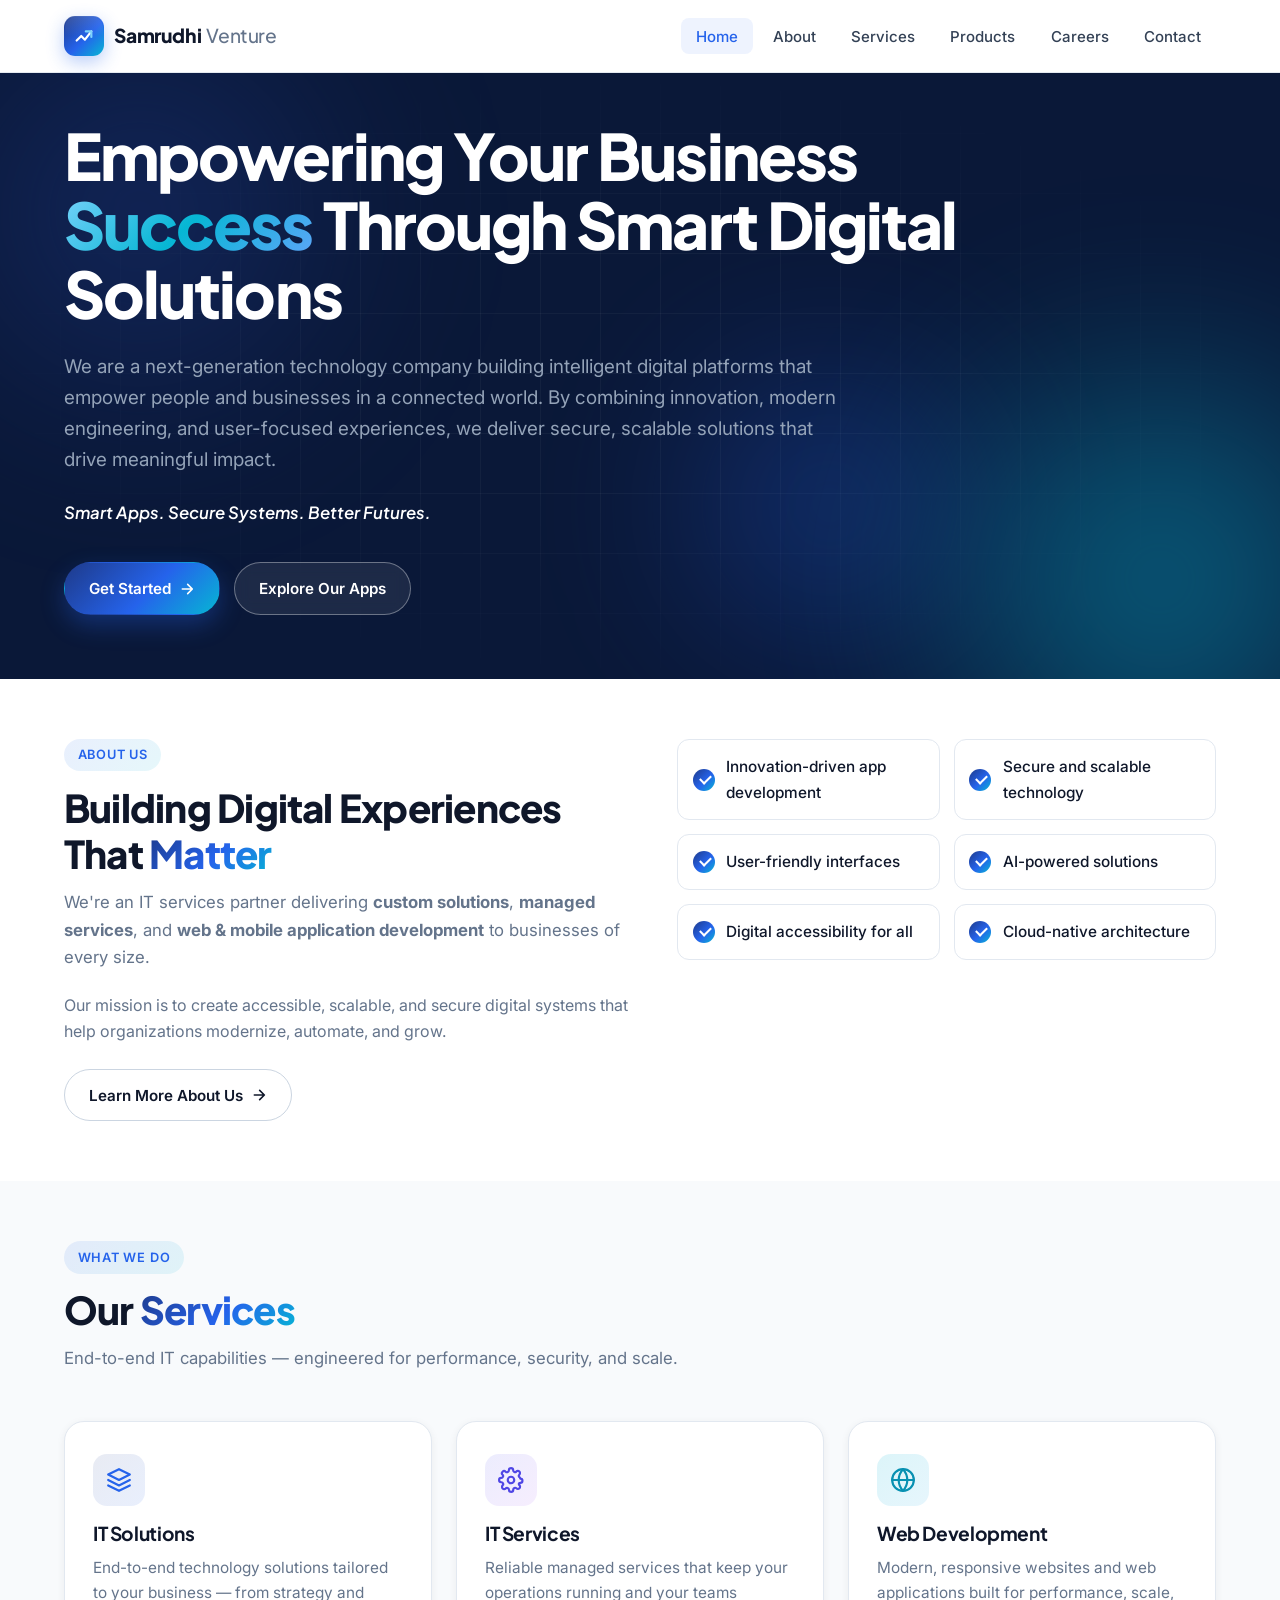
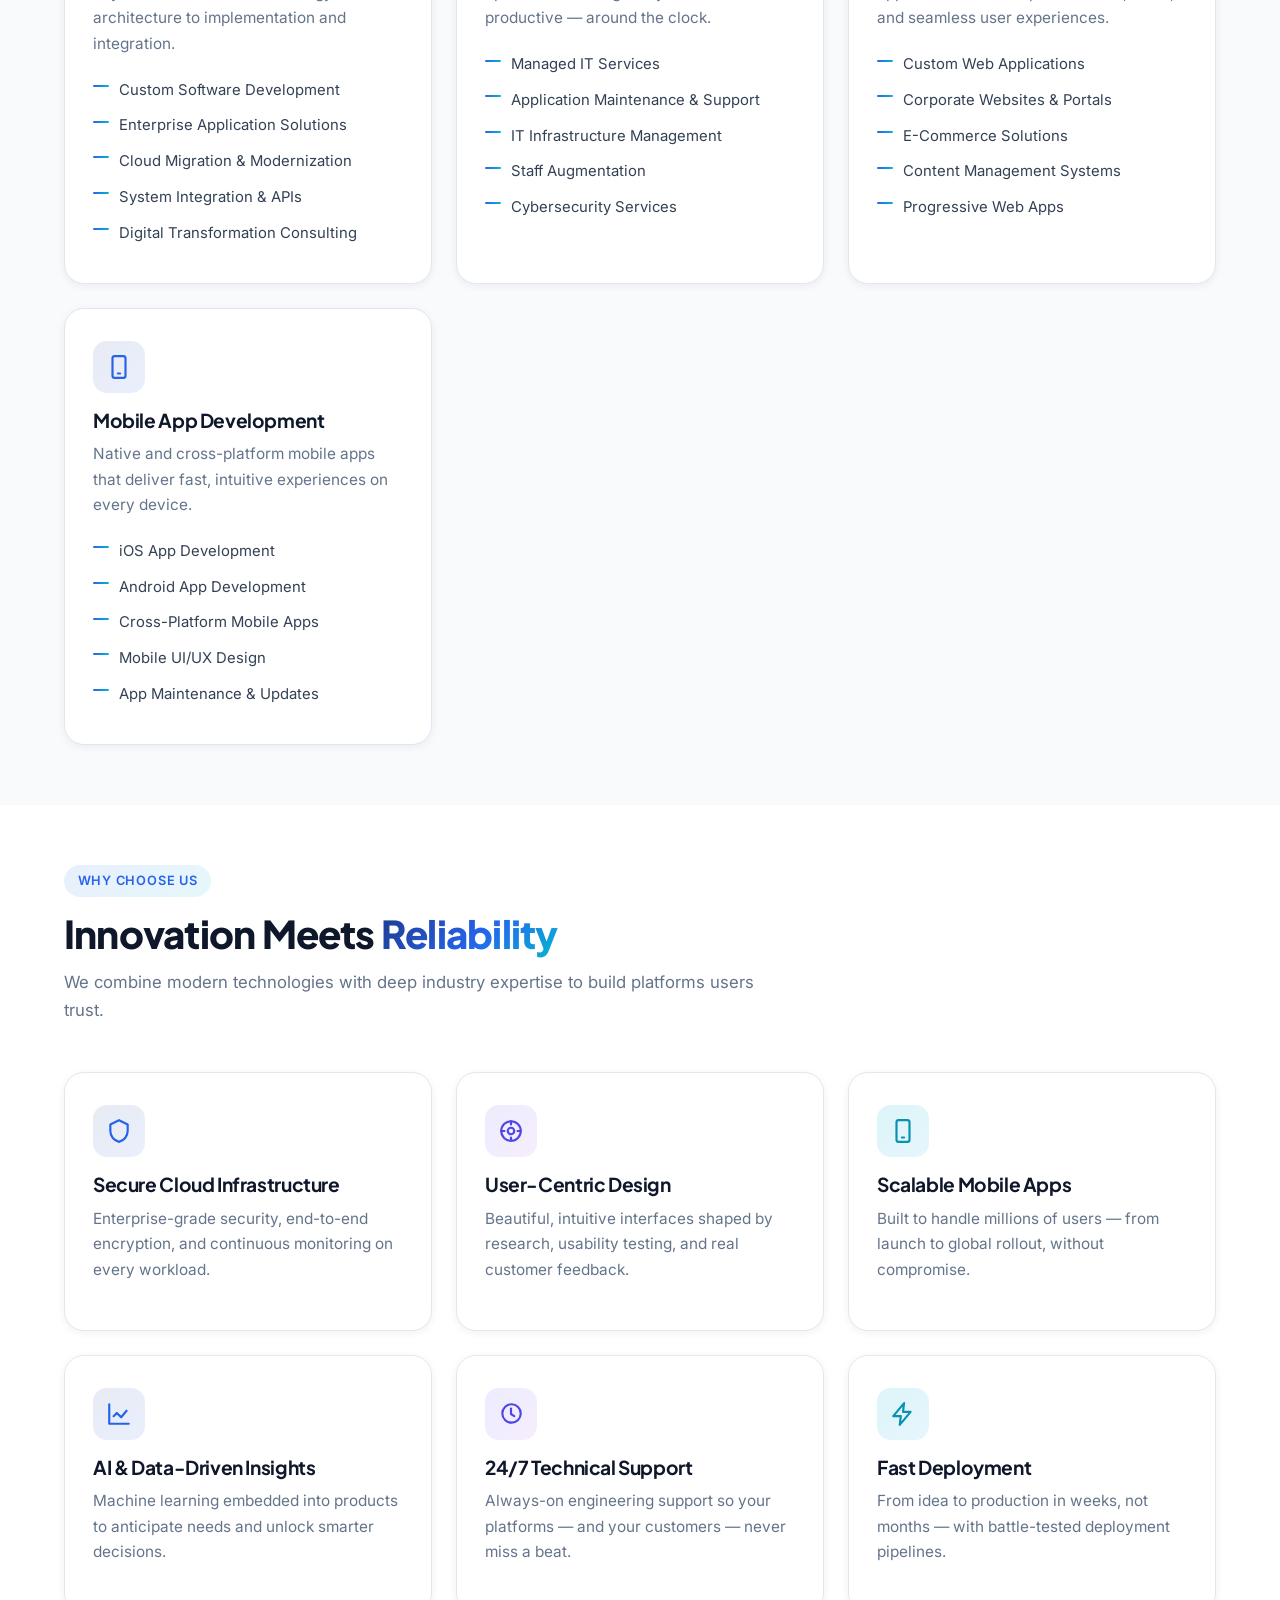
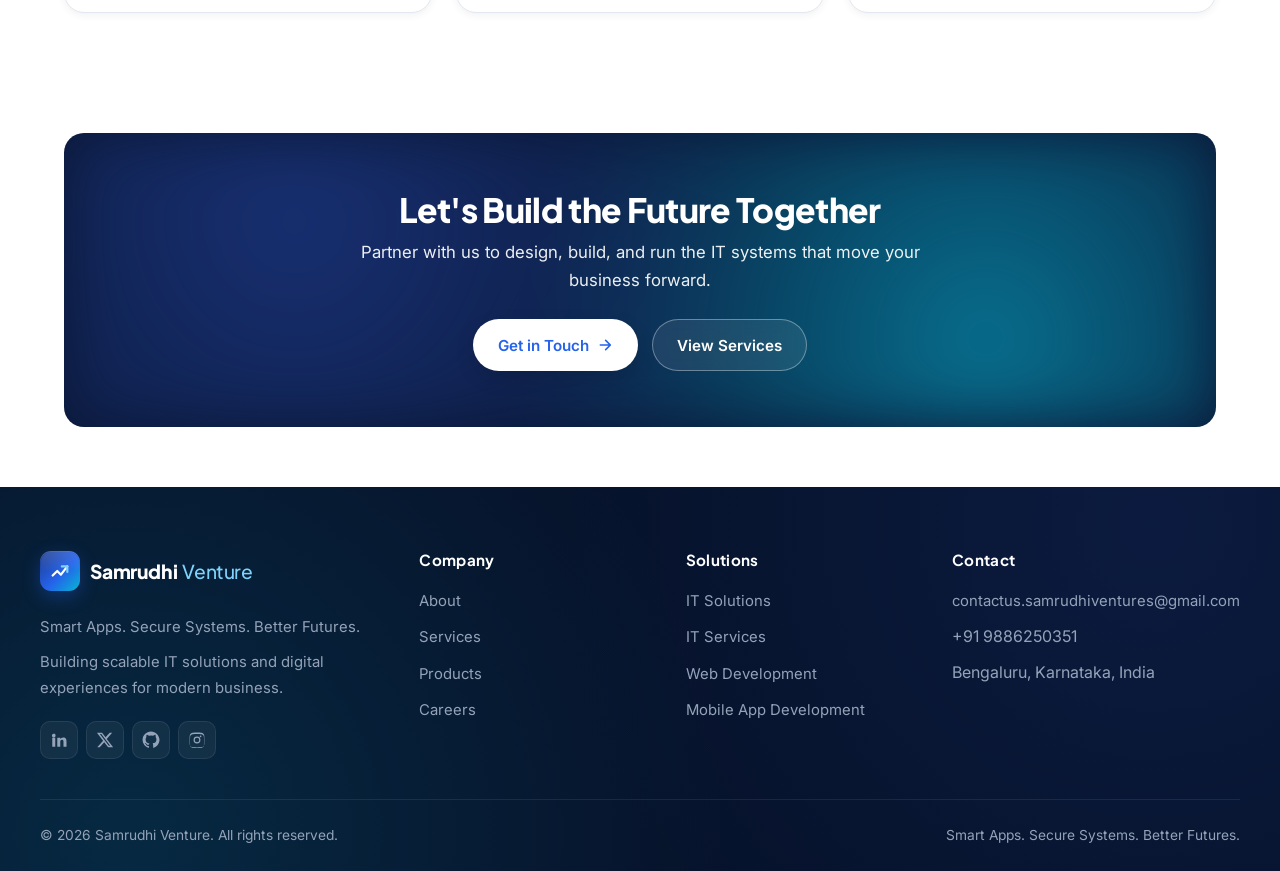
==== index.html @ d2b0645a "static Website" ====
<!DOCTYPE html>
<html lang="en">
<head>
  <meta charset="UTF-8" />
  <meta name="viewport" content="width=device-width, initial-scale=1.0" />
  <title>Samrudhi Venture — Empowering Your Business Success</title>
  <meta name="description" content="Samrudhi Venture — IT Solutions, IT Services, and custom web &amp; mobile app development partner for businesses of every size." />
  <link rel="preconnect" href="https://fonts.googleapis.com" />
  <link rel="preconnect" href="https://fonts.gstatic.com" crossorigin />
  <link rel="stylesheet" href="styles.css" />
</head>
<body>
  <header class="site-header">
    <nav class="nav">
      <a href="index.html" class="brand" aria-label="Samrudhi Venture home">
        <span class="brand-mark" aria-hidden="true">
          <svg viewBox="0 0 24 24" fill="none" stroke-width="2.4" stroke-linecap="round" stroke-linejoin="round">
            <path d="M4 17l5-5 4 4 7-9" stroke="#ffffff"/>
            <path d="M14 7h6v6" stroke="#7dd3fc"/>
          </svg>
        </span>
        <span class="brand-name">Samrudhi <span>Venture</span></span>
      </a>
      <button class="nav-toggle" aria-label="Toggle navigation" aria-expanded="false">
        <svg viewBox="0 0 24 24" fill="none" stroke="currentColor" stroke-width="2.2" stroke-linecap="round"><path d="M4 7h16M4 12h16M4 17h16"/></svg>
      </button>
      <ul class="nav-links">
        <li><a href="index.html" class="active">Home</a></li>
        <li><a href="about.html">About</a></li>
        <li><a href="services.html">Services</a></li>
        <li><a href="products.html">Products</a></li>
        <li><a href="careers.html">Careers</a></li>
        <li><a href="contact.html">Contact</a></li>
      </ul>
    </nav>
  </header>

  <main>
    <!-- ========== HERO ========== -->
    <section class="hero">
      <div class="hero-grid" aria-hidden="true"></div>
      <span class="hero-blob-3" aria-hidden="true"></span>
      <div class="container">
        <h1 class="reveal">Empowering Your Business <span class="grad">Success</span> Through Smart Digital Solutions</h1>
        <p class="lead reveal delay-2">We are a next-generation technology company building intelligent digital platforms that empower people and businesses in a connected world. By combining innovation, modern engineering, and user-focused experiences, we deliver secure, scalable solutions that drive meaningful impact.</p>
        <p class="tagline reveal delay-3">Smart Apps. Secure Systems. Better Futures.</p>
        <div class="btn-row reveal delay-3">
          <a href="contact.html" class="btn btn-primary">Get Started
            <svg viewBox="0 0 24 24" fill="none" stroke="currentColor" stroke-width="2.4" stroke-linecap="round" stroke-linejoin="round"><path d="M5 12h14M13 5l7 7-7 7"/></svg>
          </a>
          <a href="products.html" class="btn btn-ghost-light">Explore Our Apps</a>
        </div>
      </div>
    </section>

    <!-- ========== ABOUT PREVIEW ========== -->
    <section class="section-tight">
      <div class="container">
        <div class="two-col">
          <div class="reveal">
            <span class="section-tag">About Us</span>
            <h2 class="section-title">Building Digital Experiences That <span class="grad">Matter</span></h2>
            <p class="section-subtitle" style="margin-bottom:1.25rem;">We're an IT services partner delivering <strong>custom solutions</strong>, <strong>managed services</strong>, and <strong>web &amp; mobile application development</strong> to businesses of every size.</p>
            <p style="color:var(--muted);margin-bottom:1.5rem;">Our mission is to create accessible, scalable, and secure digital systems that help organizations modernize, automate, and grow.</p>
            <div class="btn-row">
              <a href="about.html" class="btn btn-outline">Learn More About Us
                <svg viewBox="0 0 24 24" fill="none" stroke="currentColor" stroke-width="2.4" stroke-linecap="round" stroke-linejoin="round"><path d="M5 12h14M13 5l7 7-7 7"/></svg>
              </a>
            </div>
          </div>
          <ul class="feature-list reveal delay-1">
            <li>Innovation-driven app development</li>
            <li>Secure and scalable technology</li>
            <li>User-friendly interfaces</li>
            <li>AI-powered solutions</li>
            <li>Digital accessibility for all</li>
            <li>Cloud-native architecture</li>
          </ul>
        </div>
      </div>
    </section>

    <!-- ========== SERVICES ========== -->
    <section class="section-soft section-tight">
      <div class="container">
        <div class="section-head reveal">
          <span class="section-tag">What We Do</span>
          <h2 class="section-title">Our <span class="grad">Services</span></h2>
          <p class="section-subtitle">End-to-end IT capabilities — engineered for performance, security, and scale.</p>
        </div>
        <div class="grid-2">
          <div class="card reveal">
            <div class="card-icon">
              <svg viewBox="0 0 24 24" fill="none" stroke="currentColor" stroke-width="2" stroke-linecap="round" stroke-linejoin="round"><path d="M12 2L2 7l10 5 10-5-10-5z"/><path d="M2 17l10 5 10-5M2 12l10 5 10-5"/></svg>
            </div>
            <h3>IT Solutions</h3>
            <p>End-to-end technology solutions tailored to your business — from strategy and architecture to implementation and integration.</p>
            <ul>
              <li>Custom Software Development</li>
              <li>Enterprise Application Solutions</li>
              <li>Cloud Migration &amp; Modernization</li>
              <li>System Integration &amp; APIs</li>
              <li>Digital Transformation Consulting</li>
            </ul>
          </div>
          <div class="card warm reveal delay-1">
            <div class="card-icon">
              <svg viewBox="0 0 24 24" fill="none" stroke="currentColor" stroke-width="2" stroke-linecap="round" stroke-linejoin="round"><circle cx="12" cy="12" r="3"/><path d="M19.4 15a1.65 1.65 0 0 0 .33 1.82l.06.06a2 2 0 1 1-2.83 2.83l-.06-.06a1.65 1.65 0 0 0-1.82-.33 1.65 1.65 0 0 0-1 1.51V21a2 2 0 1 1-4 0v-.09A1.65 1.65 0 0 0 9 19.4a1.65 1.65 0 0 0-1.82.33l-.06.06a2 2 0 1 1-2.83-2.83l.06-.06a1.65 1.65 0 0 0 .33-1.82 1.65 1.65 0 0 0-1.51-1H3a2 2 0 1 1 0-4h.09A1.65 1.65 0 0 0 4.6 9a1.65 1.65 0 0 0-.33-1.82l-.06-.06a2 2 0 1 1 2.83-2.83l.06.06a1.65 1.65 0 0 0 1.82.33H9a1.65 1.65 0 0 0 1-1.51V3a2 2 0 1 1 4 0v.09a1.65 1.65 0 0 0 1 1.51 1.65 1.65 0 0 0 1.82-.33l.06-.06a2 2 0 1 1 2.83 2.83l-.06.06a1.65 1.65 0 0 0-.33 1.82V9c.36.16.65.41.85.71.2.3.31.65.31 1h.09a2 2 0 1 1 0 4H21a1.65 1.65 0 0 0-1.51 1z"/></svg>
            </div>
            <h3>IT Services</h3>
            <p>Reliable managed services that keep your operations running and your teams productive — around the clock.</p>
            <ul>
              <li>Managed IT Services</li>
              <li>Application Maintenance &amp; Support</li>
              <li>IT Infrastructure Management</li>
              <li>Staff Augmentation</li>
              <li>Cybersecurity Services</li>
            </ul>
          </div>
          <div class="card cool reveal delay-2">
            <div class="card-icon">
              <svg viewBox="0 0 24 24" fill="none" stroke="currentColor" stroke-width="2" stroke-linecap="round" stroke-linejoin="round"><circle cx="12" cy="12" r="10"/><line x1="2" y1="12" x2="22" y2="12"/><path d="M12 2a15.3 15.3 0 0 1 4 10 15.3 15.3 0 0 1-4 10 15.3 15.3 0 0 1-4-10 15.3 15.3 0 0 1 4-10z"/></svg>
            </div>
            <h3>Web Development</h3>
            <p>Modern, responsive websites and web applications built for performance, scale, and seamless user experiences.</p>
            <ul>
              <li>Custom Web Applications</li>
              <li>Corporate Websites &amp; Portals</li>
              <li>E-Commerce Solutions</li>
              <li>Content Management Systems</li>
              <li>Progressive Web Apps</li>
            </ul>
          </div>
          <div class="card reveal delay-3">
            <div class="card-icon">
              <svg viewBox="0 0 24 24" fill="none" stroke="currentColor" stroke-width="2" stroke-linecap="round" stroke-linejoin="round"><rect x="6" y="2" width="12" height="20" rx="2"/><path d="M11 18h2"/></svg>
            </div>
            <h3>Mobile App Development</h3>
            <p>Native and cross-platform mobile apps that deliver fast, intuitive experiences on every device.</p>
            <ul>
              <li>iOS App Development</li>
              <li>Android App Development</li>
              <li>Cross-Platform Mobile Apps</li>
              <li>Mobile UI/UX Design</li>
              <li>App Maintenance &amp; Updates</li>
            </ul>
          </div>
        </div>
      </div>
    </section>

    <!-- ========== WHY CHOOSE US ========== -->
    <section class="section-tight">
      <div class="container">
        <div class="section-head reveal">
          <span class="section-tag">Why Choose Us</span>
          <h2 class="section-title">Innovation Meets <span class="grad">Reliability</span></h2>
          <p class="section-subtitle">We combine modern technologies with deep industry expertise to build platforms users trust.</p>
        </div>
        <div class="grid">
          <div class="card reveal">
            <div class="card-icon">
              <svg viewBox="0 0 24 24" fill="none" stroke="currentColor" stroke-width="2" stroke-linecap="round" stroke-linejoin="round"><path d="M12 2l8 4v6c0 5-3.5 9-8 10-4.5-1-8-5-8-10V6l8-4z"/></svg>
            </div>
            <h3>Secure Cloud Infrastructure</h3>
            <p>Enterprise-grade security, end-to-end encryption, and continuous monitoring on every workload.</p>
          </div>
          <div class="card warm reveal delay-1">
            <div class="card-icon">
              <svg viewBox="0 0 24 24" fill="none" stroke="currentColor" stroke-width="2" stroke-linecap="round" stroke-linejoin="round"><circle cx="12" cy="12" r="3"/><circle cx="12" cy="12" r="9"/><path d="M12 3v3M12 18v3M3 12h3M18 12h3"/></svg>
            </div>
            <h3>User-Centric Design</h3>
            <p>Beautiful, intuitive interfaces shaped by research, usability testing, and real customer feedback.</p>
          </div>
          <div class="card cool reveal delay-2">
            <div class="card-icon">
              <svg viewBox="0 0 24 24" fill="none" stroke="currentColor" stroke-width="2" stroke-linecap="round" stroke-linejoin="round"><rect x="6" y="2" width="12" height="20" rx="2"/><path d="M11 18h2"/></svg>
            </div>
            <h3>Scalable Mobile Apps</h3>
            <p>Built to handle millions of users — from launch to global rollout, without compromise.</p>
          </div>
          <div class="card reveal delay-3">
            <div class="card-icon">
              <svg viewBox="0 0 24 24" fill="none" stroke="currentColor" stroke-width="2" stroke-linecap="round" stroke-linejoin="round"><path d="M3 3v18h18"/><path d="M7 14l3-3 4 4 5-6"/></svg>
            </div>
            <h3>AI &amp; Data-Driven Insights</h3>
            <p>Machine learning embedded into products to anticipate needs and unlock smarter decisions.</p>
          </div>
          <div class="card warm reveal delay-1">
            <div class="card-icon">
              <svg viewBox="0 0 24 24" fill="none" stroke="currentColor" stroke-width="2" stroke-linecap="round" stroke-linejoin="round"><path d="M21 11.5a8.38 8.38 0 0 1-8.5 8.5A8.5 8.5 0 0 1 4 11.5 8.38 8.38 0 0 1 12.5 3a8.5 8.5 0 0 1 8.5 8.5z"/><path d="M12 7v5l3 2"/></svg>
            </div>
            <h3>24/7 Technical Support</h3>
            <p>Always-on engineering support so your platforms — and your customers — never miss a beat.</p>
          </div>
          <div class="card cool reveal delay-2">
            <div class="card-icon">
              <svg viewBox="0 0 24 24" fill="none" stroke="currentColor" stroke-width="2" stroke-linecap="round" stroke-linejoin="round"><path d="M13 2L3 14h7l-1 8 10-12h-7l1-8z"/></svg>
            </div>
            <h3>Fast Deployment</h3>
            <p>From idea to production in weeks, not months — with battle-tested deployment pipelines.</p>
          </div>
        </div>
      </div>
    </section>

    <!-- ========== CALLOUT ========== -->
    <section class="section-tight">
      <div class="container">
        <div class="callout reveal">
          <h2>Let's Build the Future Together</h2>
          <p>Partner with us to design, build, and run the IT systems that move your business forward.</p>
          <div class="btn-row" style="justify-content:center;">
            <a href="contact.html" class="btn btn-light">Get in Touch
              <svg viewBox="0 0 24 24" fill="none" stroke="currentColor" stroke-width="2.4" stroke-linecap="round" stroke-linejoin="round"><path d="M5 12h14M13 5l7 7-7 7"/></svg>
            </a>
            <a href="services.html" class="btn btn-ghost-light">View Services</a>
          </div>
        </div>
      </div>
    </section>
  </main>

  <footer class="site-footer">
    <div class="footer-grid">
      <div>
        <a href="index.html" class="brand" aria-label="Samrudhi Venture home">
          <span class="brand-mark" aria-hidden="true">
            <svg viewBox="0 0 24 24" fill="none" stroke-width="2.4" stroke-linecap="round" stroke-linejoin="round">
              <path d="M4 17l5-5 4 4 7-9" stroke="#ffffff"/>
              <path d="M14 7h6v6" stroke="#7dd3fc"/>
            </svg>
          </span>
          <span class="brand-name on-dark">Samrudhi <span>Venture</span></span>
        </a>
        <p style="margin-top:0.5rem;">Smart Apps. Secure Systems. Better Futures.</p>
        <p>Building scalable IT solutions and digital experiences for modern business.</p>
        <div class="socials" aria-label="Social links">
          <a href="#" aria-label="LinkedIn"><svg viewBox="0 0 24 24" fill="currentColor"><path d="M4.98 3.5a2.5 2.5 0 1 1 .02 5 2.5 2.5 0 0 1-.02-5zM3 9h4v12H3V9zm7 0h3.8v1.7h.06c.53-1 1.84-2.06 3.78-2.06C21.4 8.64 22 11 22 14.2V21h-4v-6.04c0-1.44-.03-3.3-2-3.3-2 0-2.3 1.56-2.3 3.2V21h-4V9z"/></svg></a>
          <a href="#" aria-label="Twitter"><svg viewBox="0 0 24 24" fill="currentColor"><path d="M18.244 2.25h3.308l-7.227 8.26 8.502 11.24H16.17l-5.214-6.817L4.99 21.75H1.68l7.73-8.835L1.254 2.25H8.08l4.713 6.231zm-1.161 17.52h1.833L7.084 4.126H5.117L17.083 19.77z"/></svg></a>
          <a href="#" aria-label="GitHub"><svg viewBox="0 0 24 24" fill="currentColor"><path d="M12 .5C5.73.5.78 5.45.78 11.73c0 4.96 3.22 9.16 7.69 10.65.56.1.77-.24.77-.54v-1.9c-3.13.68-3.79-1.5-3.79-1.5-.51-1.3-1.25-1.64-1.25-1.64-1.02-.7.08-.69.08-.69 1.13.08 1.72 1.16 1.72 1.16 1 1.72 2.63 1.22 3.27.93.1-.73.39-1.22.71-1.5-2.5-.28-5.13-1.25-5.13-5.55 0-1.23.44-2.23 1.16-3.01-.12-.28-.5-1.42.11-2.97 0 0 .95-.3 3.1 1.15a10.8 10.8 0 0 1 5.65 0c2.15-1.45 3.1-1.15 3.1-1.15.61 1.55.23 2.69.11 2.97.72.78 1.16 1.78 1.16 3.01 0 4.31-2.63 5.27-5.14 5.54.4.35.76 1.04.76 2.1v3.11c0 .3.2.65.78.54 4.46-1.5 7.68-5.7 7.68-10.65C23.22 5.45 18.27.5 12 .5z"/></svg></a>
          <a href="#" aria-label="Instagram"><svg viewBox="0 0 24 24" fill="currentColor"><path d="M12 2.16c3.2 0 3.58.01 4.85.07 1.17.05 1.8.25 2.23.41.56.22.96.48 1.38.9.42.42.68.82.9 1.38.16.42.36 1.06.41 2.23.06 1.27.07 1.65.07 4.85s-.01 3.58-.07 4.85c-.05 1.17-.25 1.8-.41 2.23-.22.56-.48.96-.9 1.38a3.7 3.7 0 0 1-1.38.9c-.42.16-1.06.36-2.23.41-1.27.06-1.65.07-4.85.07s-3.58-.01-4.85-.07c-1.17-.05-1.8-.25-2.23-.41a3.7 3.7 0 0 1-1.38-.9 3.7 3.7 0 0 1-.9-1.38c-.16-.42-.36-1.06-.41-2.23-.06-1.27-.07-1.65-.07-4.85s.01-3.58.07-4.85c.05-1.17.25-1.8.41-2.23.22-.56.48-.96.9-1.38.42-.42.82-.68 1.38-.9.42-.16 1.06-.36 2.23-.41C8.42 2.17 8.8 2.16 12 2.16zm0 1.94c-3.14 0-3.51.01-4.74.07-1.07.05-1.65.23-2.04.38-.51.2-.88.44-1.27.83-.39.39-.63.76-.83 1.27-.15.39-.33.97-.38 2.04-.06 1.23-.07 1.6-.07 4.74s.01 3.51.07 4.74c.05 1.07.23 1.65.38 2.04.2.51.44.88.83 1.27.39.39.76.63 1.27.83.39.15.97.33 2.04.38 1.23.06 1.6.07 4.74.07s3.51-.01 4.74-.07c1.07-.05 1.65-.23 2.04-.38.51-.2.88-.44 1.27-.83.39-.39.63-.76.83-1.27.15-.39.33-.97.38-2.04.06-1.23.07-1.6.07-4.74s-.01-3.51-.07-4.74c-.05-1.07-.23-1.65-.38-2.04a3.4 3.4 0 0 0-.83-1.27 3.4 3.4 0 0 0-1.27-.83c-.39-.15-.97-.33-2.04-.38-1.23-.06-1.6-.07-4.74-.07zm0 3.3a4.6 4.6 0 1 1 0 9.2 4.6 4.6 0 0 1 0-9.2zm0 7.6a3 3 0 1 0 0-6 3 3 0 0 0 0 6zm5.85-7.78a1.08 1.08 0 1 1-2.16 0 1.08 1.08 0 0 1 2.16 0z"/></svg></a>
        </div>
      </div>
      <div>
        <h4>Company</h4>
        <ul>
          <li><a href="about.html">About</a></li>
          <li><a href="services.html">Services</a></li>
          <li><a href="products.html">Products</a></li>
          <li><a href="careers.html">Careers</a></li>
        </ul>
      </div>
      <div>
        <h4>Solutions</h4>
        <ul>
          <li><a href="services.html">IT Solutions</a></li>
          <li><a href="services.html">IT Services</a></li>
          <li><a href="services.html">Web Development</a></li>
          <li><a href="services.html">Mobile App Development</a></li>
        </ul>
      </div>
      <div>
        <h4>Contact</h4>
        <ul>
          <li><a href="mailto:contactus.samrudhiventures@gmail.com">contactus.samrudhiventures@gmail.com</a></li>
          <li>+91 9886250351</li>
          <li>Bengaluru, Karnataka, India</li>
        </ul>
      </div>
    </div>
    <div class="footer-bottom">
      <div>&copy; 2026 Samrudhi Venture. All rights reserved.</div>
      <div>Smart Apps. Secure Systems. Better Futures.</div>
    </div>
  </footer>

  <script src="script.js"></script>
</body>
</html>
---- styles.css ----
/* ====================================================================
   Samrudhi Venture — IT Services Design System
   Palette: deep navy + electric blue + cyan
   ==================================================================== */

@import url('https://fonts.googleapis.com/css2?family=Plus+Jakarta+Sans:wght@500;600;700;800&family=Inter:wght@400;500;600;700&display=swap');

:root {
  /* Brand */
  --primary: #1e3a8a;          /* navy 900 */
  --primary-2: #2563eb;        /* electric blue 600 */
  --primary-3: #1d4ed8;        /* blue 700 */
  --accent: #06b6d4;           /* cyan 500 */
  --accent-2: #0ea5e9;          /* sky 500 */
  --accent-soft: #7dd3fc;       /* sky 300 — highlights */

  /* Surfaces */
  --bg: #ffffff;
  --bg-soft: #f1f5f9;           /* slate 100 */
  --bg-tint: #f8fafc;           /* slate 50 */
  --bg-dark: #0a1838;            /* deep navy */
  --bg-darker: #06122a;          /* near-black navy */

  /* Text */
  --text: #0f172a;               /* slate 900 */
  --text-soft: #334155;          /* slate 700 */
  --muted: #64748b;              /* slate 500 */
  --on-dark: #e2e8f0;            /* slate 200 */
  --on-dark-soft: #94a3b8;        /* slate 400 */

  --border: #e2e8f0;
  --border-strong: #cbd5e1;

  --shadow-sm: 0 2px 8px rgba(15, 23, 42, 0.06);
  --shadow: 0 14px 40px rgba(15, 23, 42, 0.10);
  --shadow-lg: 0 28px 60px rgba(30, 58, 138, 0.18);

  --radius: 14px;
  --radius-lg: 20px;
  --radius-full: 999px;

  --max-w: 1200px;

  --grad-brand: linear-gradient(135deg, #1e3a8a 0%, #2563eb 55%, #06b6d4 100%);
  --grad-accent: linear-gradient(135deg, #2563eb 0%, #06b6d4 100%);
  --grad-deep: linear-gradient(135deg, #0a1838 0%, #1e3a8a 60%, #2563eb 100%);
  --grad-soft: linear-gradient(135deg, #1d4ed8 0%, #06b6d4 100%);
}

* { box-sizing: border-box; margin: 0; padding: 0; }
html { scroll-behavior: smooth; -webkit-text-size-adjust: 100%; }

body {
  font-family: 'Inter', -apple-system, BlinkMacSystemFont, "Segoe UI", Roboto, sans-serif;
  color: var(--text);
  background: var(--bg);
  line-height: 1.65;
  -webkit-font-smoothing: antialiased;
  -moz-osx-font-smoothing: grayscale;
  overflow-x: hidden;
}

h1, h2, h3, h4 { font-family: 'Plus Jakarta Sans', sans-serif; letter-spacing: -0.02em; line-height: 1.2; color: var(--text); }

a { color: var(--primary-2); text-decoration: none; transition: color 0.2s; }
a:hover { color: var(--primary-3); }

img, svg { max-width: 100%; display: block; }
button { font-family: inherit; }

::selection { background: var(--primary-2); color: #fff; }

/* Gradient text utility */
.grad {
  background: var(--grad-brand);
  -webkit-background-clip: text;
  background-clip: text;
  color: transparent;
}

/* ---------------- Container ---------------- */
.container { max-width: var(--max-w); margin: 0 auto; padding: 0 1.5rem; }

/* ---------------- Header ---------------- */
.site-header {
  position: sticky;
  top: 0;
  z-index: 100;
  background: rgba(255, 255, 255, 0.82);
  backdrop-filter: saturate(180%) blur(16px);
  -webkit-backdrop-filter: saturate(180%) blur(16px);
  border-bottom: 1px solid rgba(203, 213, 225, 0.5);
}

.nav {
  max-width: var(--max-w);
  margin: 0 auto;
  padding: 1rem 1.5rem;
  display: flex;
  align-items: center;
  justify-content: space-between;
  gap: 1rem;
}

.brand {
  display: inline-flex;
  align-items: center;
  gap: 0.65rem;
  color: var(--text);
  letter-spacing: -0.02em;
}
.brand:hover { color: var(--text); }

.brand-mark {
  width: 40px; height: 40px;
  border-radius: 11px;
  background: linear-gradient(135deg, #1e3a8a 0%, #2563eb 55%, #06b6d4 100%);
  display: grid; place-items: center;
  flex-shrink: 0;
  box-shadow:
    0 6px 18px rgba(37, 99, 235, 0.32),
    inset 0 1px 0 rgba(255, 255, 255, 0.18);
  position: relative;
}
.brand-mark::after {
  /* subtle inner gloss */
  content: "";
  position: absolute;
  inset: 1px;
  border-radius: 10px;
  background: linear-gradient(180deg, rgba(255,255,255,0.12) 0%, transparent 50%);
  pointer-events: none;
}
.brand-mark svg { width: 22px; height: 22px; position: relative; z-index: 1; }

.brand-name {
  font-family: 'Plus Jakarta Sans', sans-serif;
  font-weight: 800;
  font-size: 1.2rem;
  letter-spacing: -0.02em;
  color: var(--text);
  white-space: nowrap;
  line-height: 1;
}
.brand-name span {
  font-weight: 500;
  color: var(--muted);
  margin-left: 0.15rem;
}
.brand-name.on-dark { color: #fff; }
.brand-name.on-dark span { color: var(--accent-soft); }

.nav-links { list-style: none; display: flex; gap: 0.3rem; align-items: center; }
.nav-links a {
  color: var(--text-soft);
  font-weight: 500;
  font-size: 0.94rem;
  padding: 0.55rem 0.95rem;
  border-radius: 8px;
  transition: background 0.18s, color 0.18s;
}
.nav-links a:hover { background: var(--bg-soft); color: var(--primary-2); }
.nav-links a.active { color: var(--primary-2); background: rgba(37, 99, 235, 0.08); }

.nav-cta { margin-left: 0.5rem; }

.nav-toggle {
  display: none;
  background: none; border: 0;
  width: 42px; height: 42px;
  border-radius: 10px;
  cursor: pointer;
  color: var(--text);
  align-items: center; justify-content: center;
}
.nav-toggle:hover { background: var(--bg-soft); }
.nav-toggle svg { width: 22px; height: 22px; }

/* ---------------- Buttons ---------------- */
.btn {
  display: inline-flex;
  align-items: center;
  justify-content: center;
  gap: 0.5rem;
  padding: 0.8rem 1.5rem;
  border-radius: var(--radius-full);
  font-weight: 600;
  font-size: 0.95rem;
  border: 1.5px solid transparent;
  cursor: pointer;
  transition: transform 0.18s, box-shadow 0.18s, background 0.18s, color 0.18s, border-color 0.18s;
  white-space: nowrap;
  position: relative;
  overflow: hidden;
}
.btn:hover { transform: translateY(-2px); text-decoration: none; }
.btn svg { width: 16px; height: 16px; }

.btn-primary {
  background: var(--grad-brand);
  color: #fff;
  box-shadow: 0 10px 24px rgba(37, 99, 235, 0.32);
}
.btn-primary:hover { box-shadow: 0 14px 30px rgba(37, 99, 235, 0.42); color: #fff; }

.btn-light {
  background: #fff;
  color: var(--primary-2);
  border-color: rgba(255, 255, 255, 0.2);
  box-shadow: 0 8px 20px rgba(0, 0, 0, 0.12);
}
.btn-light:hover { color: var(--primary); }

.btn-outline {
  background: transparent;
  color: var(--text);
  border-color: var(--border-strong);
}
.btn-outline:hover { border-color: var(--primary-2); color: var(--primary-2); background: var(--bg-soft); }

.btn-ghost-light {
  background: rgba(255,255,255,0.08);
  color: #fff;
  border-color: rgba(255,255,255,0.35);
  backdrop-filter: blur(8px);
}
.btn-ghost-light:hover { background: rgba(255,255,255,0.18); color: #fff; }

.btn-row { display: flex; gap: 0.85rem; flex-wrap: wrap; }

/* ---------------- Hero ---------------- */
.hero {
  position: relative;
  padding: 3rem 1.5rem 4rem;
  background: var(--bg-dark);
  color: var(--on-dark);
  overflow: hidden;
  isolation: isolate;
}

.hero::before,
.hero::after {
  content: "";
  position: absolute;
  border-radius: 50%;
  filter: blur(80px);
  opacity: 0.5;
  z-index: -1;
  pointer-events: none;
}
.hero::before {
  width: 520px; height: 520px;
  background: radial-gradient(circle, #1e3a8a, transparent 70%);
  top: -120px; left: -120px;
  animation: float1 14s ease-in-out infinite;
}
.hero::after {
  width: 600px; height: 600px;
  background: radial-gradient(circle, #06b6d4, transparent 70%);
  bottom: -200px; right: -180px;
  animation: float2 16s ease-in-out infinite;
}
.hero-blob-3 {
  position: absolute;
  width: 380px; height: 380px;
  border-radius: 50%;
  background: radial-gradient(circle, #2563eb, transparent 70%);
  filter: blur(80px);
  opacity: 0.4;
  top: 40%; left: 50%;
  z-index: -1;
  animation: float3 18s ease-in-out infinite;
  pointer-events: none;
}

@keyframes float1 {
  0%, 100% { transform: translate(0,0); }
  50% { transform: translate(60px, 40px); }
}
@keyframes float2 {
  0%, 100% { transform: translate(0,0); }
  50% { transform: translate(-50px, -30px); }
}
@keyframes float3 {
  0%, 100% { transform: translate(-50%, -50%); }
  50% { transform: translate(-30%, -60%); }
}

.hero-grid {
  position: absolute; inset: 0;
  background-image:
    linear-gradient(rgba(255,255,255,0.04) 1px, transparent 1px),
    linear-gradient(90deg, rgba(255,255,255,0.04) 1px, transparent 1px);
  background-size: 60px 60px;
  mask-image: radial-gradient(ellipse at center, #000 30%, transparent 75%);
  -webkit-mask-image: radial-gradient(ellipse at center, #000 30%, transparent 75%);
  z-index: -1;
}

.eyebrow {
  display: inline-flex;
  align-items: center;
  gap: 0.5rem;
  padding: 0.4rem 0.95rem;
  border-radius: var(--radius-full);
  background: rgba(255,255,255,0.08);
  border: 1px solid rgba(255,255,255,0.18);
  font-size: 0.82rem;
  font-weight: 600;
  color: #fff;
  margin-bottom: 1.5rem;
  letter-spacing: 0.02em;
}
.eyebrow .dot {
  width: 7px; height: 7px;
  border-radius: 50%;
  background: var(--accent-soft);
  box-shadow: 0 0 12px var(--accent-soft);
}

.hero h1 {
  font-size: clamp(2.2rem, 5.2vw, 4rem);
  font-weight: 800;
  letter-spacing: -0.03em;
  line-height: 1.08;
  margin-bottom: 1.4rem;
  max-width: 980px;
  color: #fff;
}
.hero h1 .grad,
.page-hero h1 .grad {
  background: linear-gradient(135deg, #7dd3fc 0%, #06b6d4 50%, #60a5fa 100%);
  -webkit-background-clip: text;
  background-clip: text;
  color: transparent;
}
.hero p.lead {
  font-size: clamp(1rem, 1.6vw, 1.18rem);
  max-width: 780px;
  margin-bottom: 1rem;
  color: var(--on-dark-soft);
}
.hero .tagline {
  font-family: 'Plus Jakarta Sans', sans-serif;
  font-style: italic;
  font-weight: 600;
  font-size: 1.05rem;
  margin: 1.5rem 0 2.2rem;
  color: #fff;
}
.hero .btn-row { margin-top: 0.5rem; }

/* Hero stats strip */
.hero-stats {
  display: grid;
  grid-template-columns: repeat(4, 1fr);
  gap: 1rem;
  margin-top: 3.5rem;
  padding-top: 2.5rem;
  border-top: 1px solid rgba(255,255,255,0.12);
}
.hero-stats .stat .num {
  font-family: 'Plus Jakarta Sans', sans-serif;
  font-size: clamp(1.6rem, 3vw, 2.2rem);
  font-weight: 800;
  color: #fff;
  letter-spacing: -0.02em;
}
.hero-stats .stat .num .grad {
  background: linear-gradient(135deg, #7dd3fc, #60a5fa);
  -webkit-background-clip: text; background-clip: text; color: transparent;
}
.hero-stats .stat .label {
  color: var(--on-dark-soft);
  font-size: 0.88rem;
  margin-top: 0.2rem;
}
@media (max-width: 720px) {
  .hero-stats { grid-template-columns: repeat(2, 1fr); gap: 1.5rem 1rem; }
}

/* Inner page hero */
.page-hero {
  position: relative;
  background: var(--bg-dark);
  color: var(--on-dark);
  padding: 2.5rem 1.5rem 3rem;
  overflow: hidden;
  isolation: isolate;
}
.page-hero::before {
  content: ""; position: absolute; inset: 0;
  background:
    radial-gradient(circle at 15% 30%, rgba(30,58,138,0.7), transparent 50%),
    radial-gradient(circle at 85% 70%, rgba(6,182,212,0.45), transparent 50%);
  filter: blur(40px);
  z-index: -1;
}
.page-hero h1 {
  font-size: clamp(1.9rem, 4vw, 2.9rem);
  color: #fff;
  margin-bottom: 0.6rem;
}
.page-hero p { color: var(--on-dark-soft); max-width: 720px; font-size: 1.05rem; }
.crumbs {
  display: inline-flex; gap: 0.5rem; align-items: center;
  font-size: 0.85rem; color: var(--on-dark-soft);
  margin-bottom: 1rem;
}
.crumbs a { color: var(--on-dark-soft); }
.crumbs a:hover { color: #fff; }
.crumbs .sep { opacity: 0.5; }

/* ---------------- Sections ---------------- */
section { padding: 5.5rem 1.5rem; }
.section-soft { background: var(--bg-tint); }

.section-head { max-width: 760px; margin-bottom: 3rem; }
.section-tag {
  display: inline-block;
  padding: 0.35rem 0.85rem;
  border-radius: var(--radius-full);
  background: linear-gradient(135deg, rgba(37,99,235,0.10), rgba(6,182,212,0.10));
  color: var(--primary-2);
  font-weight: 600;
  font-size: 0.8rem;
  letter-spacing: 0.06em;
  text-transform: uppercase;
  margin-bottom: 0.85rem;
}
.section-title {
  font-size: clamp(1.7rem, 3.4vw, 2.4rem);
  font-weight: 800;
  margin-bottom: 0.75rem;
}
.section-subtitle {
  color: var(--muted);
  font-size: 1.05rem;
  max-width: 720px;
}

/* ---------------- Grids & Cards ---------------- */
.grid { display: grid; gap: 1.5rem; grid-template-columns: repeat(auto-fit, minmax(280px, 1fr)); }
.grid-2 { display: grid; gap: 1.5rem; grid-template-columns: repeat(auto-fit, minmax(360px, 1fr)); }

.card {
  position: relative;
  background: #fff;
  border: 1px solid var(--border);
  border-radius: var(--radius-lg);
  padding: 2rem 1.75rem;
  box-shadow: var(--shadow-sm);
  transition: transform 0.25s, box-shadow 0.25s, border-color 0.25s;
  overflow: hidden;
}
.card::before {
  content: "";
  position: absolute;
  inset: 0;
  border-radius: var(--radius-lg);
  padding: 1.5px;
  background: var(--grad-brand);
  -webkit-mask: linear-gradient(#000 0 0) content-box, linear-gradient(#000 0 0);
  -webkit-mask-composite: xor;
          mask-composite: exclude;
  opacity: 0;
  transition: opacity 0.25s;
  pointer-events: none;
}
.card:hover { transform: translateY(-6px); box-shadow: var(--shadow-lg); }
.card:hover::before { opacity: 1; }

.card-icon {
  width: 52px; height: 52px;
  border-radius: 14px;
  display: grid; place-items: center;
  margin-bottom: 1rem;
  background: linear-gradient(135deg, rgba(30,58,138,0.10), rgba(37,99,235,0.10));
  color: var(--primary-2);
}
.card-icon svg { width: 26px; height: 26px; }
.card.cool .card-icon { background: linear-gradient(135deg, rgba(6,182,212,0.14), rgba(14,165,233,0.10)); color: #0891b2; }
.card.warm .card-icon { background: linear-gradient(135deg, rgba(99,102,241,0.12), rgba(168,85,247,0.10)); color: #4f46e5; }

.card h3 {
  font-size: 1.2rem;
  font-weight: 700;
  margin-bottom: 0.6rem;
  color: var(--text);
}
.card p { color: var(--muted); font-size: 0.96rem; margin-bottom: 1rem; }
.card ul { list-style: none; }
.card ul li {
  padding: 0.35rem 0 0.35rem 1.6rem;
  position: relative;
  color: var(--text-soft);
  font-size: 0.93rem;
}
.card ul li::before {
  content: "";
  position: absolute;
  left: 0; top: 0.8rem;
  width: 16px; height: 2px;
  background: var(--grad-accent);
  border-radius: 2px;
}

/* Feature list (pill grid) */
.feature-list {
  list-style: none;
  display: grid;
  gap: 0.85rem;
  grid-template-columns: repeat(auto-fit, minmax(240px, 1fr));
}
.feature-list li {
  background: #fff;
  border: 1px solid var(--border);
  border-radius: 12px;
  padding: 0.9rem 1rem 0.9rem 3rem;
  position: relative;
  font-weight: 500;
  font-size: 0.96rem;
  transition: transform 0.18s, border-color 0.18s, box-shadow 0.18s;
}
.feature-list li::before {
  content: "";
  position: absolute;
  left: 0.9rem;
  top: 50%;
  width: 22px; height: 22px;
  border-radius: 50%;
  background: var(--grad-brand);
  transform: translateY(-50%);
}
.feature-list li::after {
  content: "";
  position: absolute;
  left: 1.45rem;
  top: 50%;
  width: 5px; height: 9px;
  border: solid #fff;
  border-width: 0 2px 2px 0;
  transform: translateY(-65%) rotate(45deg);
}
.feature-list li:hover { transform: translateY(-3px); border-color: var(--primary-2); box-shadow: var(--shadow-sm); }

/* Two-col */
.two-col {
  display: grid;
  grid-template-columns: 1.05fr 1fr;
  gap: 3rem;
  align-items: start;
}
@media (max-width: 860px) {
  .two-col { grid-template-columns: 1fr; gap: 2rem; }
}

/* ---------------- Stats strip ---------------- */
.stats-strip {
  display: grid;
  grid-template-columns: repeat(4, 1fr);
  gap: 1rem;
  padding: 2.5rem;
  border-radius: var(--radius-lg);
  background: var(--grad-deep);
  color: #fff;
  position: relative;
  overflow: hidden;
}
.stats-strip::after {
  content: ""; position: absolute; inset: 0;
  background: radial-gradient(ellipse at top right, rgba(125, 211, 252, 0.18), transparent 60%);
  pointer-events: none;
}
.stats-strip .stat { position: relative; z-index: 1; text-align: center; }
.stats-strip .stat .num {
  font-family: 'Plus Jakarta Sans', sans-serif;
  font-size: clamp(1.8rem, 3.5vw, 2.6rem);
  font-weight: 800;
}
.stats-strip .stat .label { font-size: 0.92rem; opacity: 0.92; margin-top: 0.25rem; }
@media (max-width: 720px) { .stats-strip { grid-template-columns: repeat(2, 1fr); gap: 1.5rem; padding: 1.75rem; } }

/* ---------------- Testimonials ---------------- */
.testimonial {
  background: #fff;
  border: 1px solid var(--border);
  border-radius: var(--radius-lg);
  padding: 2rem;
  position: relative;
  box-shadow: var(--shadow-sm);
}
.testimonial .quote-mark {
  position: absolute;
  top: -18px; left: 24px;
  width: 44px; height: 44px;
  border-radius: 12px;
  background: var(--grad-brand);
  color: #fff;
  display: grid; place-items: center;
  font-size: 1.4rem;
  font-weight: 800;
  box-shadow: 0 8px 20px rgba(37, 99, 235, 0.35);
}
.testimonial blockquote {
  font-size: 1.02rem;
  color: var(--text-soft);
  font-style: italic;
  margin-bottom: 1.25rem;
  margin-top: 0.5rem;
}
.testimonial .person { display: flex; align-items: center; gap: 0.85rem; }
.testimonial .avatar {
  width: 44px; height: 44px;
  border-radius: 50%;
  background: var(--grad-accent);
  color: #fff;
  display: grid; place-items: center;
  font-weight: 700;
}
.testimonial .avatar.brand { background: var(--grad-brand); }
.testimonial .avatar.soft { background: var(--grad-soft); }
.testimonial .who { font-weight: 700; color: var(--text); font-size: 0.95rem; }
.testimonial .role { font-size: 0.85rem; color: var(--muted); }

/* ---------------- Callout ---------------- */
.callout {
  position: relative;
  background: var(--bg-dark);
  color: #fff;
  padding: 3.5rem 2.5rem;
  border-radius: var(--radius-lg);
  text-align: center;
  overflow: hidden;
  isolation: isolate;
}
.callout::before {
  content: ""; position: absolute; inset: 0;
  background:
    radial-gradient(circle at 20% 30%, rgba(30,58,138,0.7), transparent 50%),
    radial-gradient(circle at 80% 70%, rgba(6,182,212,0.55), transparent 50%);
  filter: blur(30px);
  z-index: -1;
}
.callout h2 { font-size: clamp(1.5rem, 3vw, 2.1rem); font-weight: 800; margin-bottom: 0.6rem; color: #fff; }
.callout p { font-size: 1.05rem; opacity: 0.92; margin-bottom: 1.5rem; max-width: 620px; margin-left: auto; margin-right: auto; }

/* ---------------- Forms ---------------- */
.contact-form { display: grid; gap: 1rem; max-width: 560px; }
.contact-form label {
  display: block;
  font-weight: 600;
  margin-bottom: 0.4rem;
  font-size: 0.88rem;
  color: var(--text);
}
.contact-form input,
.contact-form textarea {
  width: 100%;
  padding: 0.85rem 1rem;
  border: 1.5px solid var(--border);
  border-radius: 12px;
  font-family: inherit;
  font-size: 0.96rem;
  color: var(--text);
  background: #fff;
  transition: border-color 0.18s, box-shadow 0.18s;
}
.contact-form input:focus,
.contact-form textarea:focus {
  outline: none;
  border-color: var(--primary-2);
  box-shadow: 0 0 0 4px rgba(37, 99, 235, 0.14);
}
.contact-form textarea { resize: vertical; min-height: 140px; }

.info-block {
  background: #fff;
  padding: 1.5rem;
  border-radius: var(--radius);
  border: 1px solid var(--border);
  display: flex;
  gap: 1rem;
  align-items: flex-start;
  transition: transform 0.18s, box-shadow 0.18s, border-color 0.18s;
}
.info-block:hover { transform: translateY(-3px); box-shadow: var(--shadow); border-color: var(--primary-2); }
.info-block .ic {
  width: 44px; height: 44px;
  border-radius: 12px;
  background: linear-gradient(135deg, rgba(30,58,138,0.10), rgba(6,182,212,0.10));
  color: var(--primary-2);
  display: grid; place-items: center;
  flex-shrink: 0;
}
.info-block .ic svg { width: 22px; height: 22px; }
.info-block h4 { font-size: 0.78rem; color: var(--muted); margin-bottom: 0.25rem; font-weight: 700; text-transform: uppercase; letter-spacing: 0.08em; }
.info-block p { margin: 0; color: var(--text); font-weight: 500; }
.info-block p + p { margin-top: 0.2rem; }

/* ---------------- Contact page layout ---------------- */
.page-hero-tight { padding: 2rem 1.5rem 2.5rem; }
.page-hero-center { text-align: center; }
.page-hero-center .crumbs {
  display: flex;
  justify-content: flex-start;
  text-align: left;
}
.page-hero-center p { margin-left: auto; margin-right: auto; }
.page-hero-center h1 { margin-left: auto; margin-right: auto; }

.contact-section { padding: 3.5rem 1.5rem 4.5rem; }
.section-tight { padding: 3.75rem 1.5rem; }

/* Plain role list (used on Careers — Current Openings) */
.role-list {
  list-style: none;
  display: grid;
  grid-template-columns: repeat(2, 1fr);
  gap: 0.55rem 2.5rem;
  max-width: 720px;
}
.role-list li {
  padding: 0.6rem 0 0.6rem 1.25rem;
  position: relative;
  color: var(--text-soft);
  font-size: 1rem;
  font-weight: 500;
}
.role-list li::before {
  content: "";
  position: absolute;
  left: 0;
  top: 50%;
  width: 6px;
  height: 6px;
  border-radius: 50%;
  background: var(--primary-2);
  transform: translateY(-50%);
}
@media (max-width: 600px) {
  .role-list { grid-template-columns: 1fr; }
}

/* Process steps (horizontal pills) */
.process-steps {
  display: flex;
  align-items: stretch;
  justify-content: center;
  gap: 0.75rem;
  margin-bottom: 2.75rem;
  flex-wrap: wrap;
}
.process-steps .step {
  display: flex;
  align-items: center;
  gap: 0.85rem;
  background: #fff;
  border: 1px solid var(--border);
  border-radius: var(--radius);
  padding: 0.85rem 1.25rem;
  transition: border-color 0.18s, transform 0.18s, box-shadow 0.18s;
}
.process-steps .step:hover {
  border-color: var(--primary-2);
  transform: translateY(-2px);
  box-shadow: var(--shadow-sm);
}
.process-steps .step-num {
  width: 32px; height: 32px;
  border-radius: 50%;
  background: var(--grad-brand);
  color: #fff;
  display: grid;
  place-items: center;
  font-family: 'Plus Jakarta Sans', sans-serif;
  font-weight: 800;
  font-size: 0.95rem;
  flex-shrink: 0;
  box-shadow: 0 4px 12px rgba(37, 99, 235, 0.30);
}
.process-steps .step-text {
  display: flex;
  flex-direction: column;
  line-height: 1.25;
}
.process-steps .step-text strong {
  font-family: 'Plus Jakarta Sans', sans-serif;
  font-weight: 700;
  font-size: 0.95rem;
  color: var(--text);
}
.process-steps .step-text span {
  font-size: 0.8rem;
  color: var(--muted);
}
.process-steps .step-sep {
  display: flex;
  align-items: center;
  color: var(--muted);
  font-size: 1.1rem;
  font-weight: 600;
}
@media (max-width: 820px) {
  .process-steps .step-sep { display: none; }
  .process-steps { gap: 0.5rem; }
  .process-steps .step { width: 100%; }
}

/* Centered form card */
.contact-form-wrap {
  max-width: 640px;
  margin: 0 auto;
  background: #fff;
  border: 1px solid var(--border);
  border-radius: var(--radius-lg);
  padding: 2.5rem;
  box-shadow: var(--shadow);
}
.contact-form-wrap > .section-tag { margin-bottom: 0.6rem; }
.contact-form-wrap > .section-title {
  font-size: clamp(1.5rem, 2.8vw, 2rem);
  margin-bottom: 0.4rem;
}
.contact-form-wrap > .section-subtitle { margin-bottom: 1.75rem; }
.contact-form-wrap .contact-form { max-width: none; }
@media (max-width: 600px) { .contact-form-wrap { padding: 1.75rem 1.25rem; } }

/* Two-up rows inside the form */
.contact-form .form-row {
  display: grid;
  grid-template-columns: 1fr 1fr;
  gap: 1rem;
}
@media (max-width: 600px) { .contact-form .form-row { grid-template-columns: 1fr; } }

/* Select styling */
.contact-form select {
  width: 100%;
  padding: 0.85rem 2.5rem 0.85rem 1rem;
  border: 1.5px solid var(--border);
  border-radius: 12px;
  font-family: inherit;
  font-size: 0.96rem;
  color: var(--text);
  background-color: #fff;
  background-image: url("data:image/svg+xml;utf8,<svg xmlns='http://www.w3.org/2000/svg' width='14' height='14' viewBox='0 0 24 24' fill='none' stroke='%2364748b' stroke-width='2.4' stroke-linecap='round' stroke-linejoin='round'><polyline points='6 9 12 15 18 9'/></svg>");
  background-repeat: no-repeat;
  background-position: right 1rem center;
  appearance: none;
  -webkit-appearance: none;
  -moz-appearance: none;
  cursor: pointer;
  transition: border-color 0.18s, box-shadow 0.18s;
}
.contact-form select:focus {
  outline: none;
  border-color: var(--primary-2);
  box-shadow: 0 0 0 4px rgba(37, 99, 235, 0.14);
}

/* File upload (resume) */
.contact-form input[type="file"] {
  width: 100%;
  padding: 0.85rem 1rem;
  border: 1.5px dashed var(--border-strong);
  border-radius: 12px;
  font-family: inherit;
  font-size: 0.92rem;
  color: var(--text-soft);
  background: var(--bg-tint);
  cursor: pointer;
  transition: border-color 0.18s, background 0.18s;
}
.contact-form input[type="file"]:hover {
  border-color: var(--primary-2);
  background: #fff;
}
.contact-form input[type="file"]:focus {
  outline: none;
  border-color: var(--primary-2);
  background: #fff;
  box-shadow: 0 0 0 4px rgba(37, 99, 235, 0.14);
}
.contact-form input[type="file"]::file-selector-button {
  margin-right: 0.9rem;
  padding: 0.5rem 0.95rem;
  border: 0;
  border-radius: 8px;
  background: var(--grad-brand);
  color: #fff;
  font-family: inherit;
  font-weight: 600;
  font-size: 0.85rem;
  cursor: pointer;
  transition: opacity 0.18s;
}
.contact-form input[type="file"]::file-selector-button:hover { opacity: 0.92; }

.form-hint {
  font-size: 0.78rem;
  color: var(--muted);
  margin-top: 0.4rem;
  margin-bottom: 0;
}

/* Inline form status (success/error) */
.form-status {
  margin-top: 0.5rem;
  padding: 0.85rem 1rem;
  border-radius: 10px;
  font-size: 0.9rem;
  display: none;
}
.form-status.is-success {
  display: block;
  background: rgba(16, 185, 129, 0.10);
  border: 1px solid rgba(16, 185, 129, 0.30);
  color: #047857;
}
.form-status.is-error {
  display: block;
  background: rgba(239, 68, 68, 0.10);
  border: 1px solid rgba(239, 68, 68, 0.30);
  color: #b91c1c;
}

/* Privacy note */
.form-privacy {
  display: flex;
  align-items: center;
  gap: 0.5rem;
  font-size: 0.82rem;
  color: var(--muted);
  margin-top: 0.25rem;
}
.form-privacy svg {
  width: 14px;
  height: 14px;
  color: var(--accent);
  flex-shrink: 0;
}

.contact-details-strip {
  margin-top: 3.5rem;
  padding-top: 2.5rem;
  border-top: 1px solid var(--border);
}

.info-grid {
  display: grid;
  gap: 1rem;
  grid-template-columns: repeat(auto-fit, minmax(220px, 1fr));
}

/* ---------------- Footer ---------------- */
.site-footer {
  background: var(--bg-darker);
  color: var(--on-dark-soft);
  padding: 4rem 1.5rem 1.5rem;
  position: relative;
  overflow: hidden;
}
.site-footer::before {
  content: ""; position: absolute; inset: 0;
  background:
    radial-gradient(circle at 90% 10%, rgba(30,58,138,0.22), transparent 50%),
    radial-gradient(circle at 10% 90%, rgba(6,182,212,0.14), transparent 50%);
  pointer-events: none;
}
.footer-grid {
  max-width: var(--max-w);
  margin: 0 auto;
  display: grid;
  gap: 2.5rem;
  grid-template-columns: 1.5fr 1fr 1fr 1fr;
  position: relative;
}
@media (max-width: 860px) { .footer-grid { grid-template-columns: 1fr 1fr; } }
@media (max-width: 560px) { .footer-grid { grid-template-columns: 1fr; } }

.site-footer .brand { margin-bottom: 1rem; }
.site-footer p { font-size: 0.93rem; line-height: 1.7; margin-bottom: 0.6rem; }
.site-footer h4 {
  color: #fff;
  font-family: 'Plus Jakarta Sans', sans-serif;
  font-size: 0.95rem;
  margin-bottom: 1.1rem;
  font-weight: 700;
  letter-spacing: 0.02em;
}
.site-footer ul { list-style: none; }
.site-footer ul li { margin-bottom: 0.6rem; }
.site-footer a { color: var(--on-dark-soft); font-size: 0.93rem; }
.site-footer a:hover { color: #fff; }

.socials { display: flex; gap: 0.5rem; margin-top: 1.25rem; }
.socials a {
  width: 38px; height: 38px;
  border-radius: 10px;
  display: grid; place-items: center;
  background: rgba(255,255,255,0.05);
  border: 1px solid rgba(255,255,255,0.08);
  transition: background 0.18s, transform 0.18s, border-color 0.18s;
  color: var(--on-dark-soft);
}
.socials a:hover { background: var(--primary-2); transform: translateY(-2px); border-color: var(--primary-2); color: #fff; }
.socials svg { width: 18px; height: 18px; }

.footer-bottom {
  max-width: var(--max-w);
  margin: 2.5rem auto 0;
  padding-top: 1.5rem;
  border-top: 1px solid rgba(255,255,255,0.08);
  display: flex;
  justify-content: space-between;
  flex-wrap: wrap;
  gap: 1rem;
  font-size: 0.86rem;
  color: var(--on-dark-soft);
  position: relative;
}

/* ---------------- Scroll reveal ---------------- */
.reveal {
  opacity: 0;
  transform: translateY(28px);
  transition: opacity 0.7s ease, transform 0.7s cubic-bezier(0.22, 1, 0.36, 1);
}
.reveal.in {
  opacity: 1;
  transform: translateY(0);
}
.reveal.delay-1 { transition-delay: 80ms; }
.reveal.delay-2 { transition-delay: 160ms; }
.reveal.delay-3 { transition-delay: 240ms; }
.reveal.delay-4 { transition-delay: 320ms; }

@media (prefers-reduced-motion: reduce) {
  .reveal { opacity: 1; transform: none; transition: none; }
  .hero::before, .hero::after, .hero-blob-3 { animation: none; }
}

/* ---------------- Mobile nav ---------------- */
@media (max-width: 880px) {
  .nav-toggle { display: inline-flex; }
  .nav-links {
    display: none;
    position: absolute;
    top: 100%; left: 0; right: 0;
    background: rgba(255,255,255,0.98);
    backdrop-filter: blur(12px);
    flex-direction: column;
    gap: 0;
    padding: 0.75rem 1rem 1rem;
    border-bottom: 1px solid var(--border);
    box-shadow: 0 8px 28px rgba(15,23,42,0.08);
  }
  .nav-links.open { display: flex; }
  .nav-links li { width: 100%; }
  .nav-links a { display: block; padding: 0.85rem 1rem; border-radius: 10px; }
  .nav-cta { width: 100%; margin-left: 0; margin-top: 0.5rem; }
  .nav-cta .btn { width: 100%; }
}
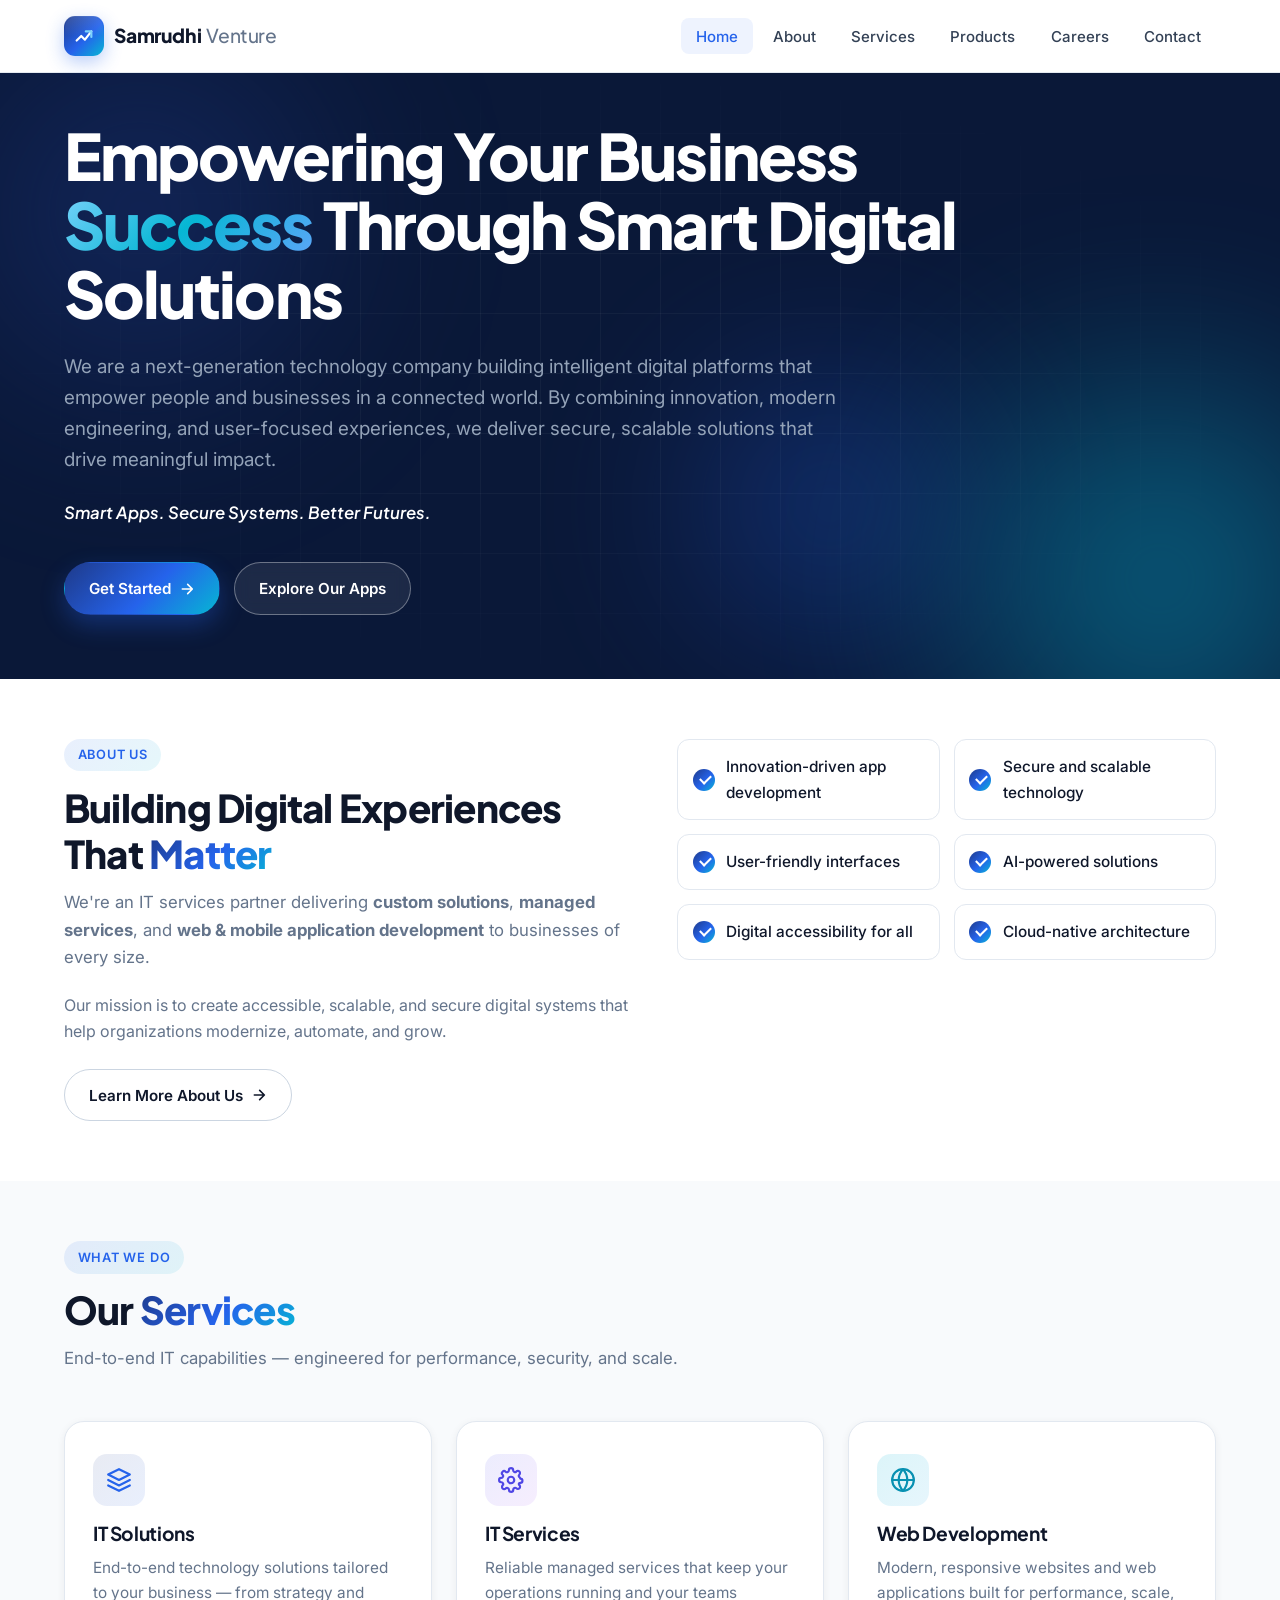
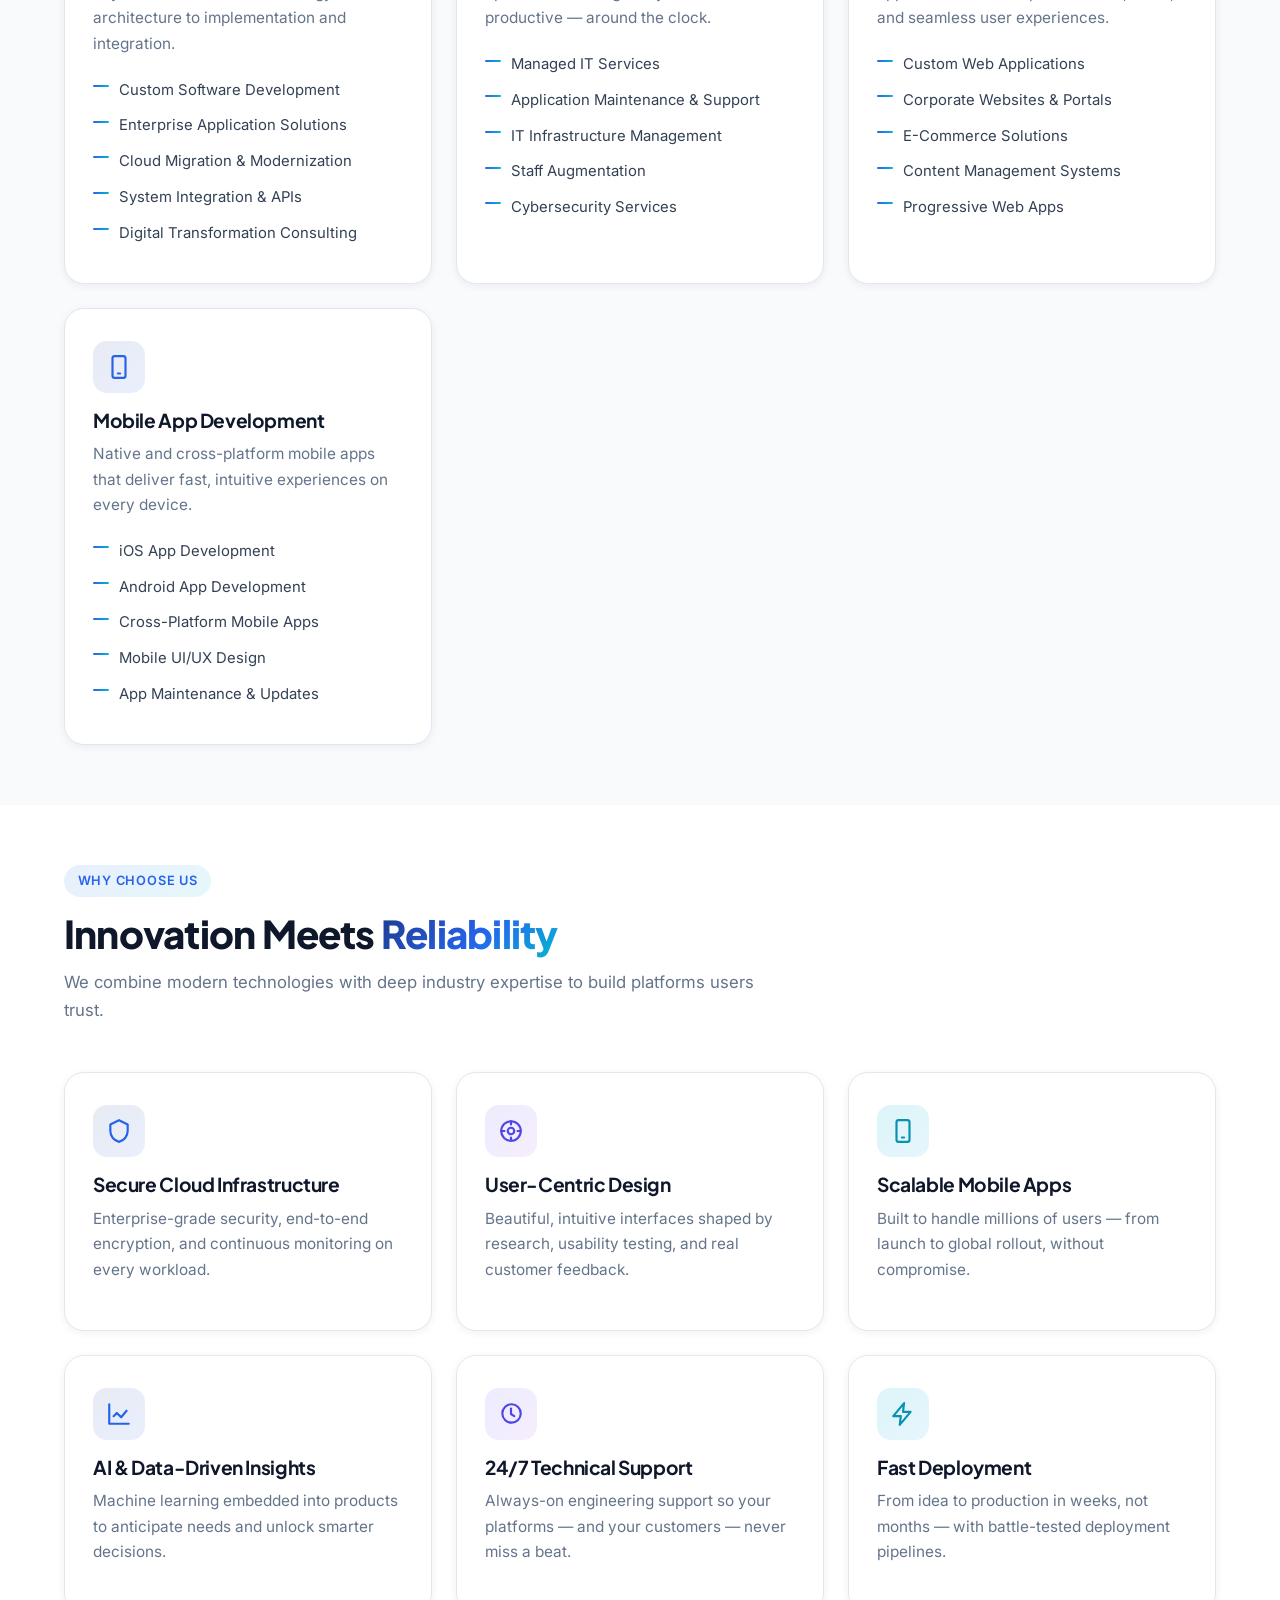
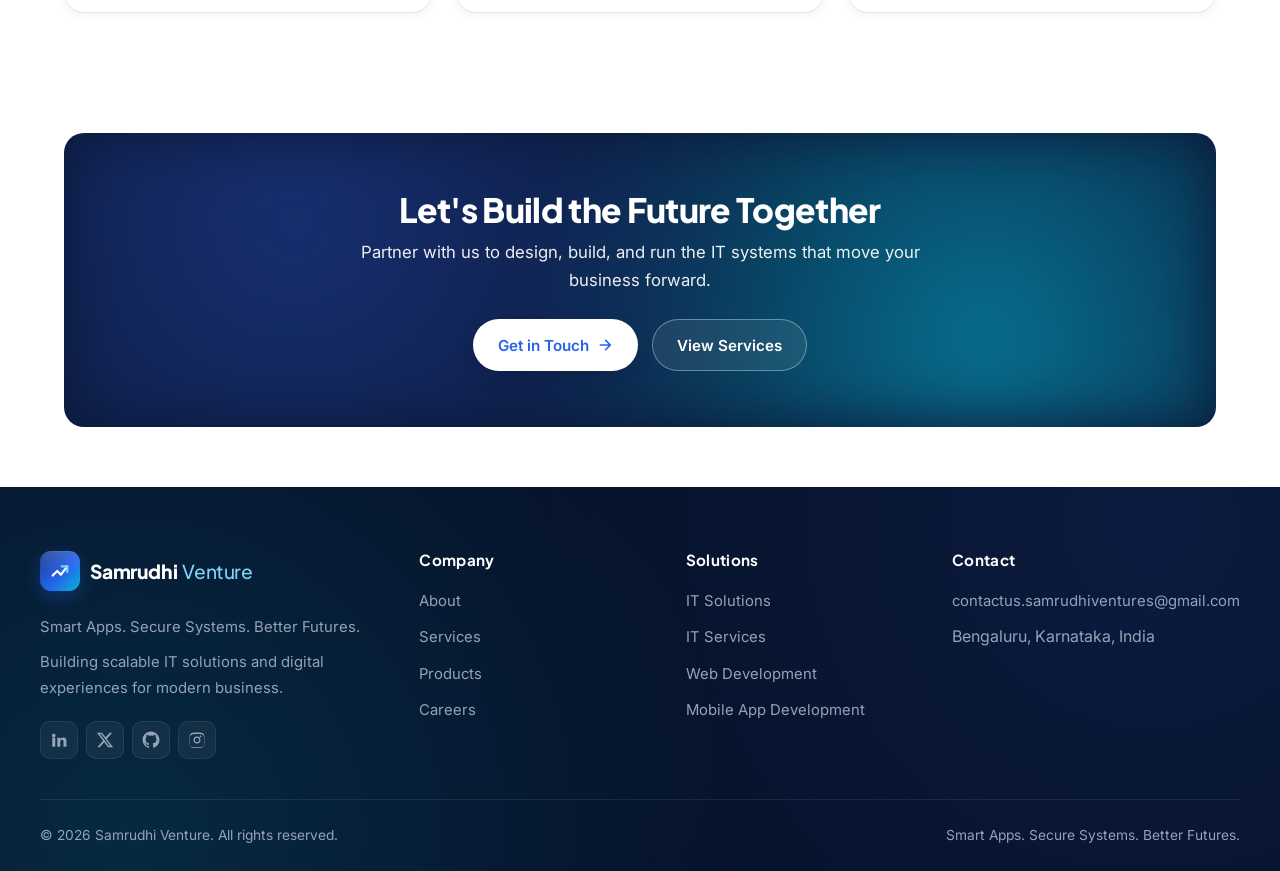
==== commit 4b627552: "Modified few page" ====
--- a/index.html
+++ b/index.html
@@ -264,7 +264,6 @@
         <h4>Contact</h4>
         <ul>
           <li><a href="mailto:contactus.samrudhiventures@gmail.com">contactus.samrudhiventures@gmail.com</a></li>
-          <li>+91 9886250351</li>
           <li>Bengaluru, Karnataka, India</li>
         </ul>
       </div>
--- a/styles.css
+++ b/styles.css
@@ -90,6 +90,7 @@
   backdrop-filter: saturate(180%) blur(16px);
   -webkit-backdrop-filter: saturate(180%) blur(16px);
   border-bottom: 1px solid rgba(203, 213, 225, 0.5);
+  isolation: isolate;
 }
 
 .nav {
@@ -505,6 +506,45 @@
   border-radius: 2px;
 }
 
+/* App store download badges */
+.store-badges {
+  display: flex;
+  flex-wrap: wrap;
+  gap: 0.65rem;
+  margin-top: 1.25rem;
+}
+.store-badge {
+  display: inline-flex;
+  align-items: center;
+  gap: 0.6rem;
+  padding: 0.55rem 1rem;
+  background: #0f172a;
+  color: #ffffff;
+  text-decoration: none;
+  border-radius: 10px;
+  border: 1px solid #0f172a;
+  transition: transform 0.2s ease, background 0.2s ease, box-shadow 0.2s ease;
+  min-width: 150px;
+}
+.store-badge:hover {
+  background: #1e293b;
+  transform: translateY(-2px);
+  box-shadow: var(--shadow);
+}
+.store-badge-icon { width: 24px; height: 24px; flex-shrink: 0; }
+.store-badge-text { display: flex; flex-direction: column; line-height: 1.1; }
+.store-badge-small {
+  font-size: 0.65rem;
+  text-transform: uppercase;
+  letter-spacing: 0.04em;
+  opacity: 0.85;
+}
+.store-badge-large {
+  font-size: 1rem;
+  font-weight: 600;
+  letter-spacing: 0.01em;
+}
+
 /* Feature list (pill grid) */
 .feature-list {
   list-style: none;
@@ -695,8 +735,18 @@
 }
 .info-block .ic svg { width: 22px; height: 22px; }
 .info-block h4 { font-size: 0.78rem; color: var(--muted); margin-bottom: 0.25rem; font-weight: 700; text-transform: uppercase; letter-spacing: 0.08em; }
-.info-block p { margin: 0; color: var(--text); font-weight: 500; }
+.info-block p {
+  margin: 0;
+  color: var(--text);
+  font-weight: 500;
+  overflow-wrap: anywhere;
+  word-break: break-word;
+  font-size: 0.93rem;
+  line-height: 1.45;
+}
+.info-block a { word-break: break-all; }
 .info-block p + p { margin-top: 0.2rem; }
+.info-block > div { min-width: 0; flex: 1; }
 
 /* ---------------- Contact page layout ---------------- */
 .page-hero-tight { padding: 2rem 1.5rem 2.5rem; }
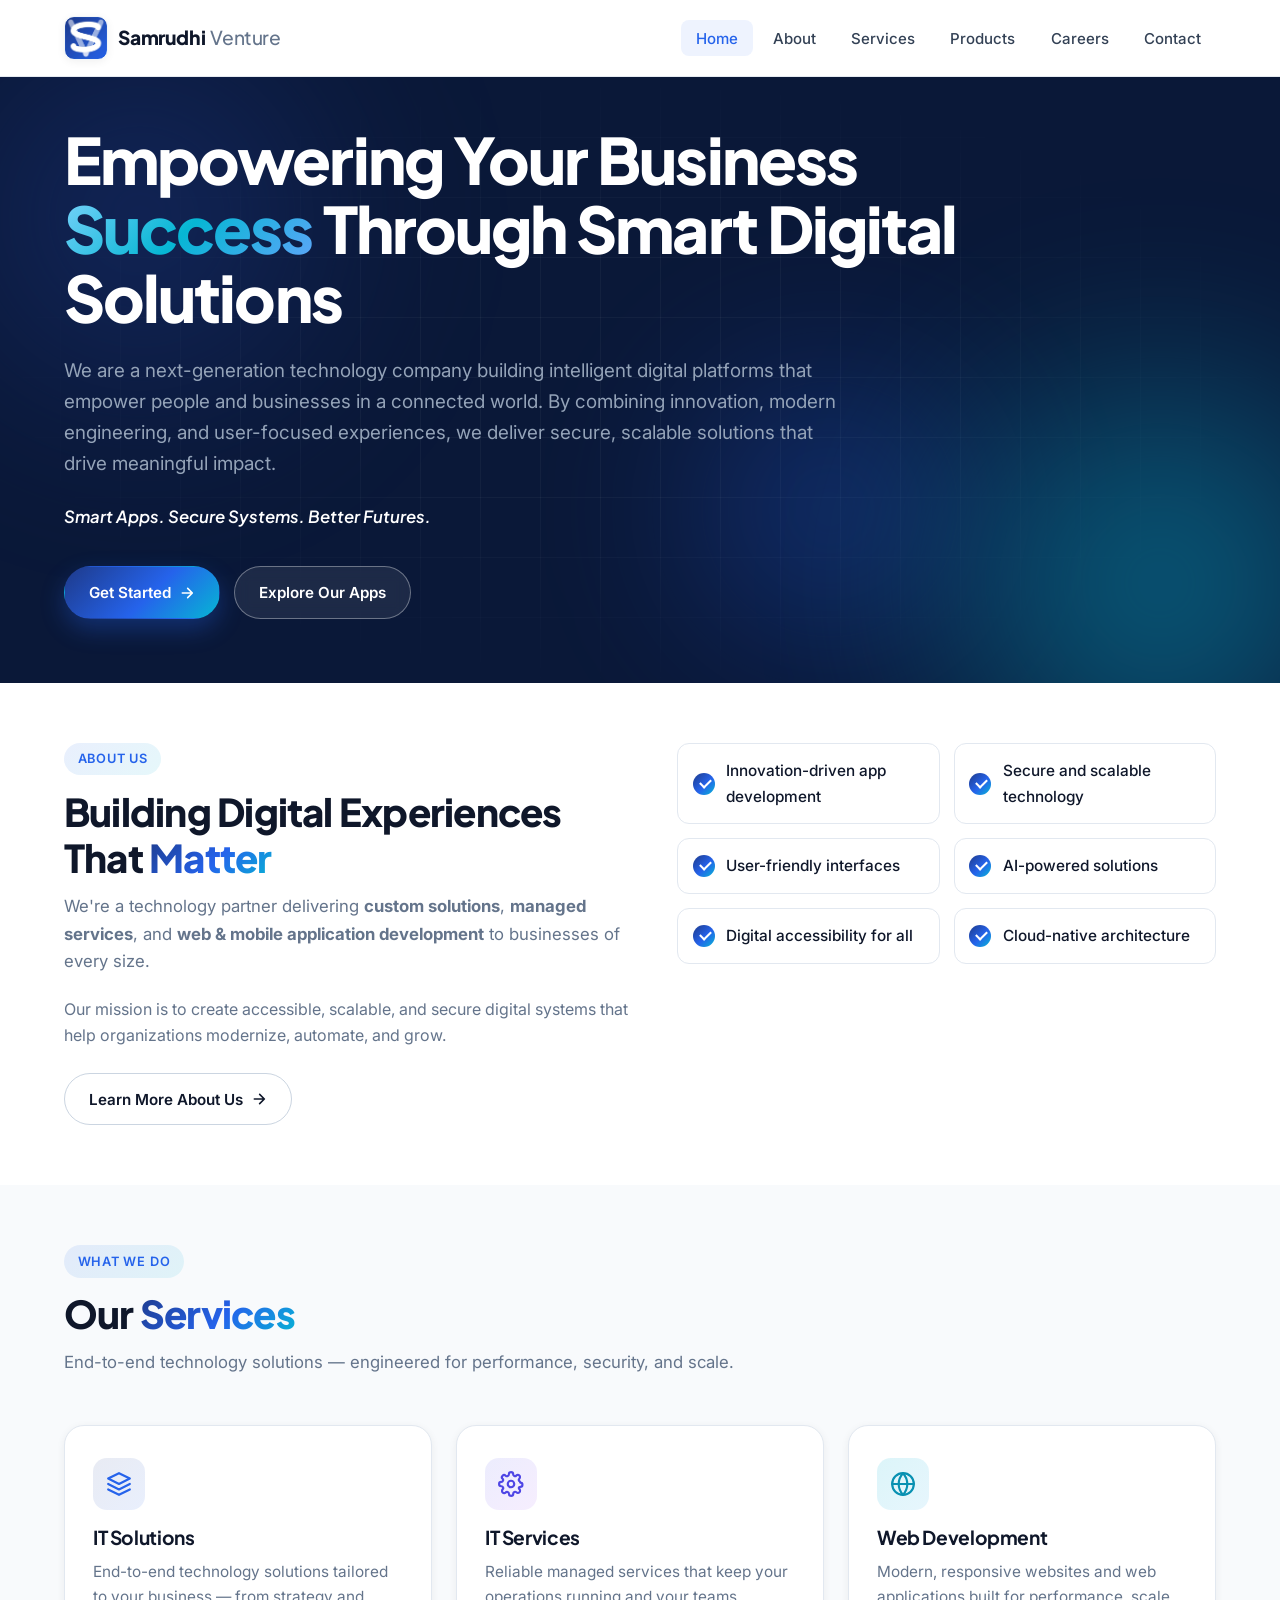
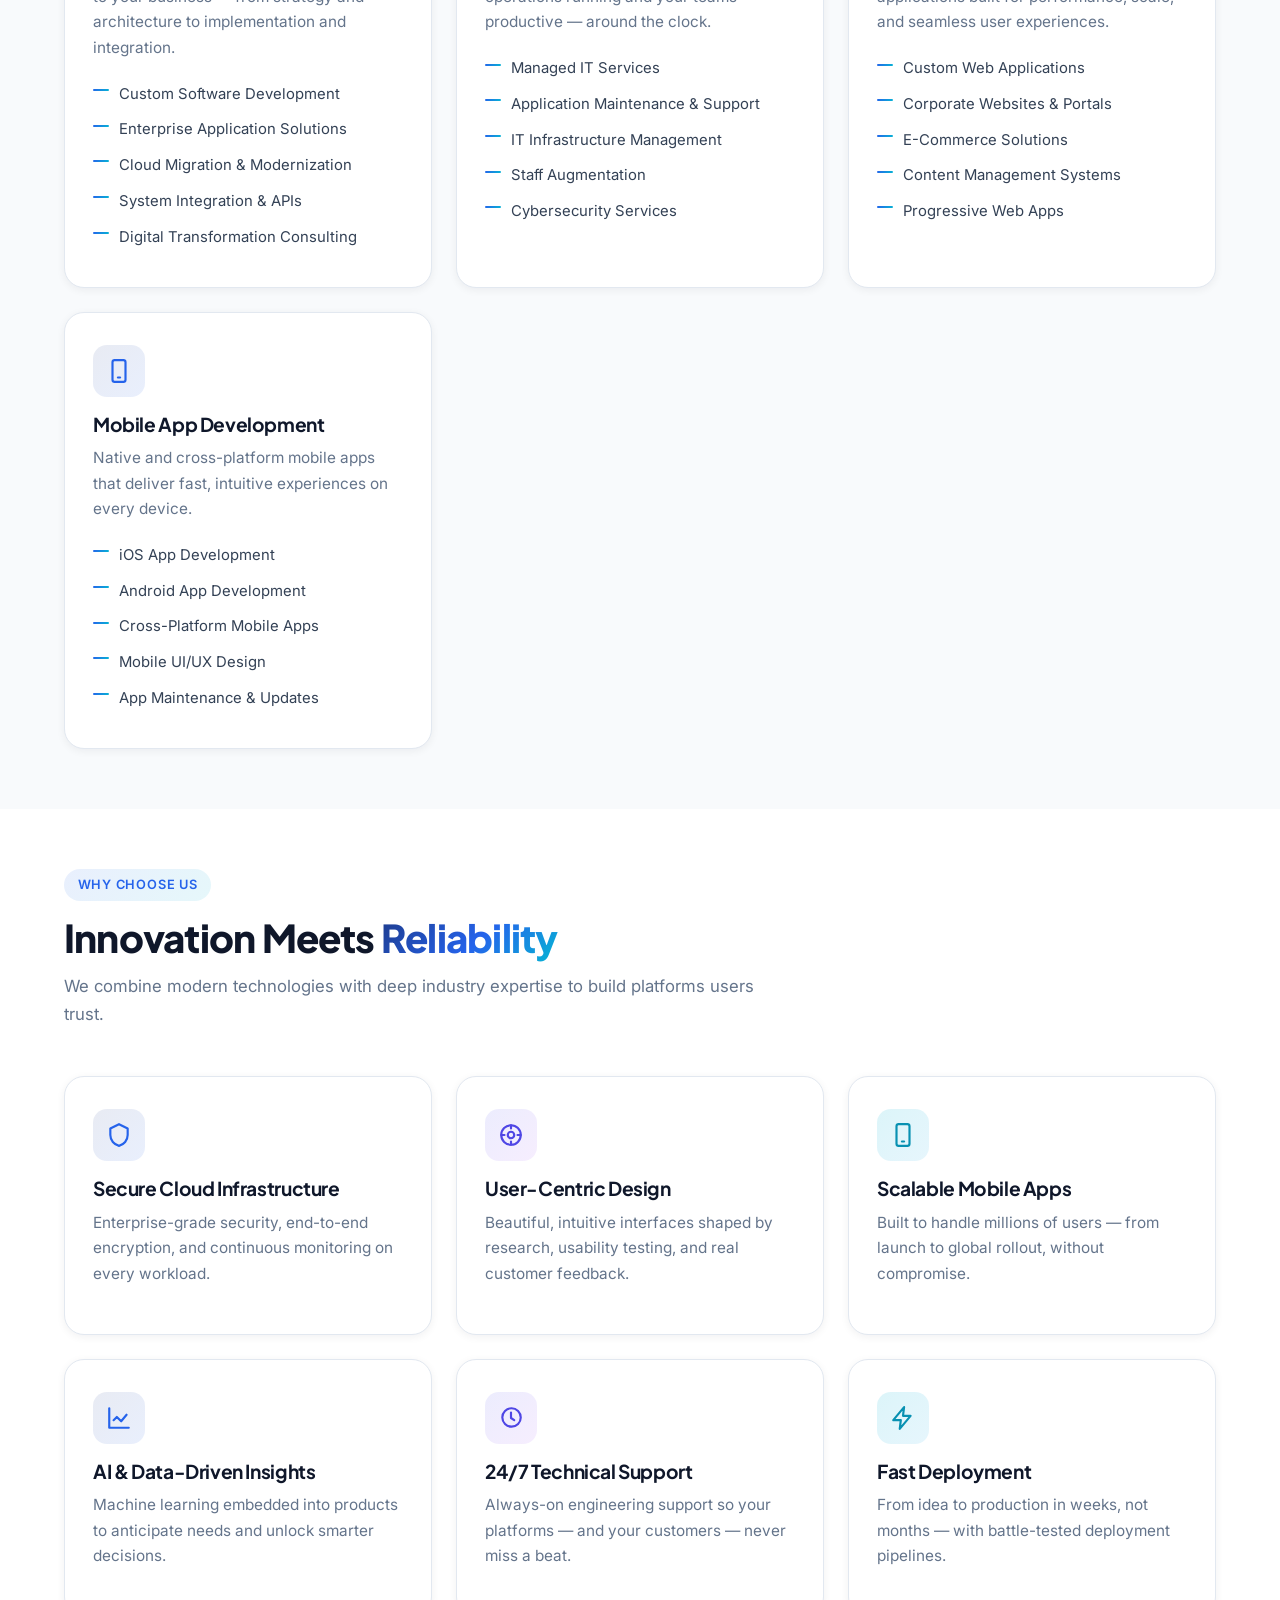
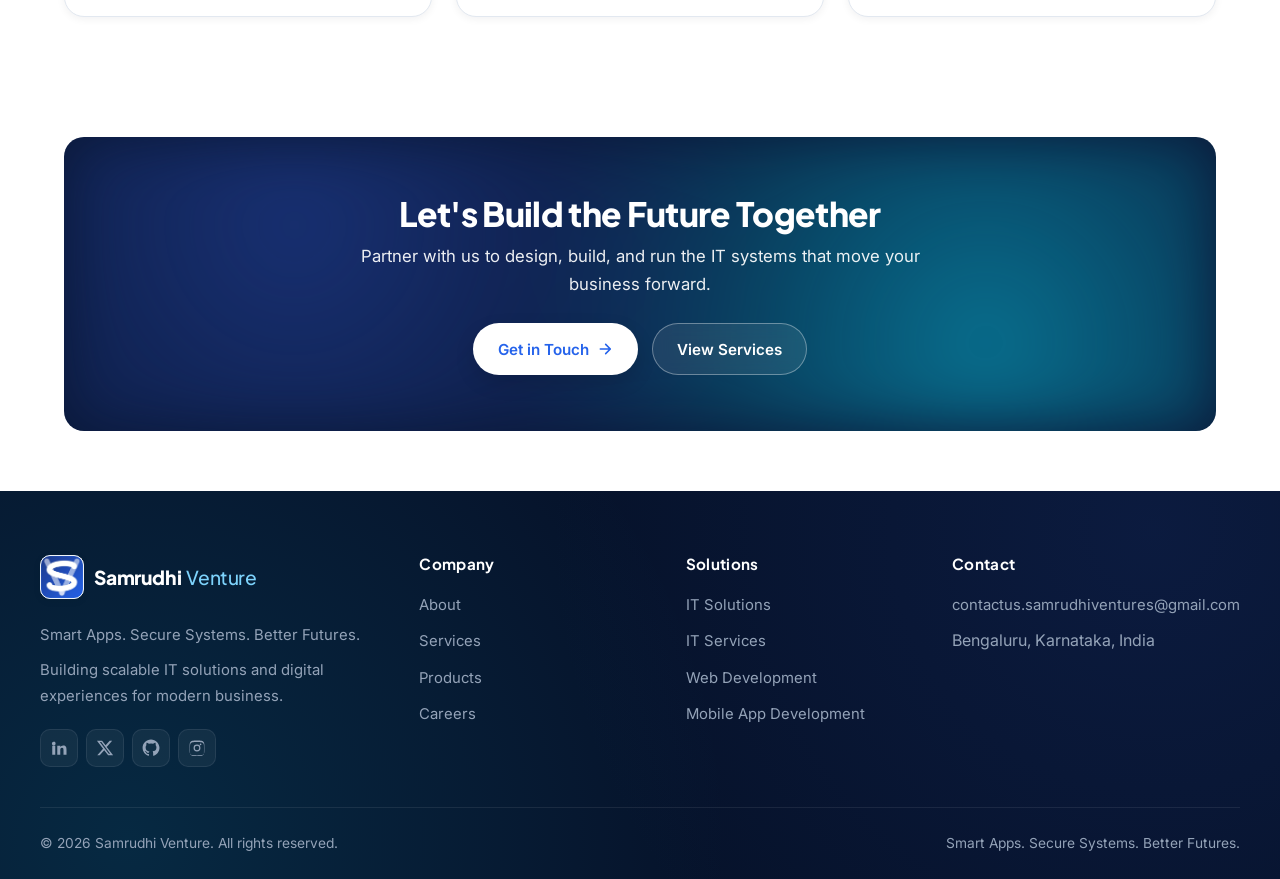
==== commit a1315984: "Refine brand logo: white background and alignment" ====
--- a/index.html
+++ b/index.html
@@ -60,7 +60,7 @@
           <div class="reveal">
             <span class="section-tag">About Us</span>
             <h2 class="section-title">Building Digital Experiences That <span class="grad">Matter</span></h2>
-            <p class="section-subtitle" style="margin-bottom:1.25rem;">We're an IT services partner delivering <strong>custom solutions</strong>, <strong>managed services</strong>, and <strong>web &amp; mobile application development</strong> to businesses of every size.</p>
+            <p class="section-subtitle" style="margin-bottom:1.25rem;">We're a technology partner delivering <strong>custom solutions</strong>, <strong>managed services</strong>, and <strong>web &amp; mobile application development</strong> to businesses of every size.</p>
             <p style="color:var(--muted);margin-bottom:1.5rem;">Our mission is to create accessible, scalable, and secure digital systems that help organizations modernize, automate, and grow.</p>
             <div class="btn-row">
               <a href="about.html" class="btn btn-outline">Learn More About Us
@@ -86,7 +86,7 @@
         <div class="section-head reveal">
           <span class="section-tag">What We Do</span>
           <h2 class="section-title">Our <span class="grad">Services</span></h2>
-          <p class="section-subtitle">End-to-end IT capabilities — engineered for performance, security, and scale.</p>
+          <p class="section-subtitle">End-to-end technology solutions — engineered for performance, security, and scale.</p>
         </div>
         <div class="grid-2">
           <div class="card reveal">
--- a/styles.css
+++ b/styles.css
@@ -113,26 +113,25 @@
 .brand:hover { color: var(--text); }
 
 .brand-mark {
-  width: 40px; height: 40px;
-  border-radius: 11px;
-  background: linear-gradient(135deg, #1e3a8a 0%, #2563eb 55%, #06b6d4 100%);
-  display: grid; place-items: center;
+  width: 44px; height: 44px;
+  border-radius: 10px;
+  background-color: #ffffff;
+  background-image: url('samrudhi_icon.jpeg');
+  background-repeat: no-repeat;
+  background-position: center;
+  /* 'contain' ensures the logo is sharp and fully visible */
+  background-size: contain;
+  display: flex; align-items: center; justify-content: center;
   flex-shrink: 0;
-  box-shadow:
-    0 6px 18px rgba(37, 99, 235, 0.32),
-    inset 0 1px 0 rgba(255, 255, 255, 0.18);
-  position: relative;
+  box-shadow: 0 2px 8px rgba(0, 0, 0, 0.06);
+  border: 1px solid #f1f5f9;
+  position: relative;
+  overflow: hidden;
 }
 .brand-mark::after {
-  /* subtle inner gloss */
-  content: "";
-  position: absolute;
-  inset: 1px;
-  border-radius: 10px;
-  background: linear-gradient(180deg, rgba(255,255,255,0.12) 0%, transparent 50%);
-  pointer-events: none;
-}
-.brand-mark svg { width: 22px; height: 22px; position: relative; z-index: 1; }
+  display: none;
+}
+.brand-mark svg { display: none; }
 
 .brand-name {
   font-family: 'Plus Jakarta Sans', sans-serif;
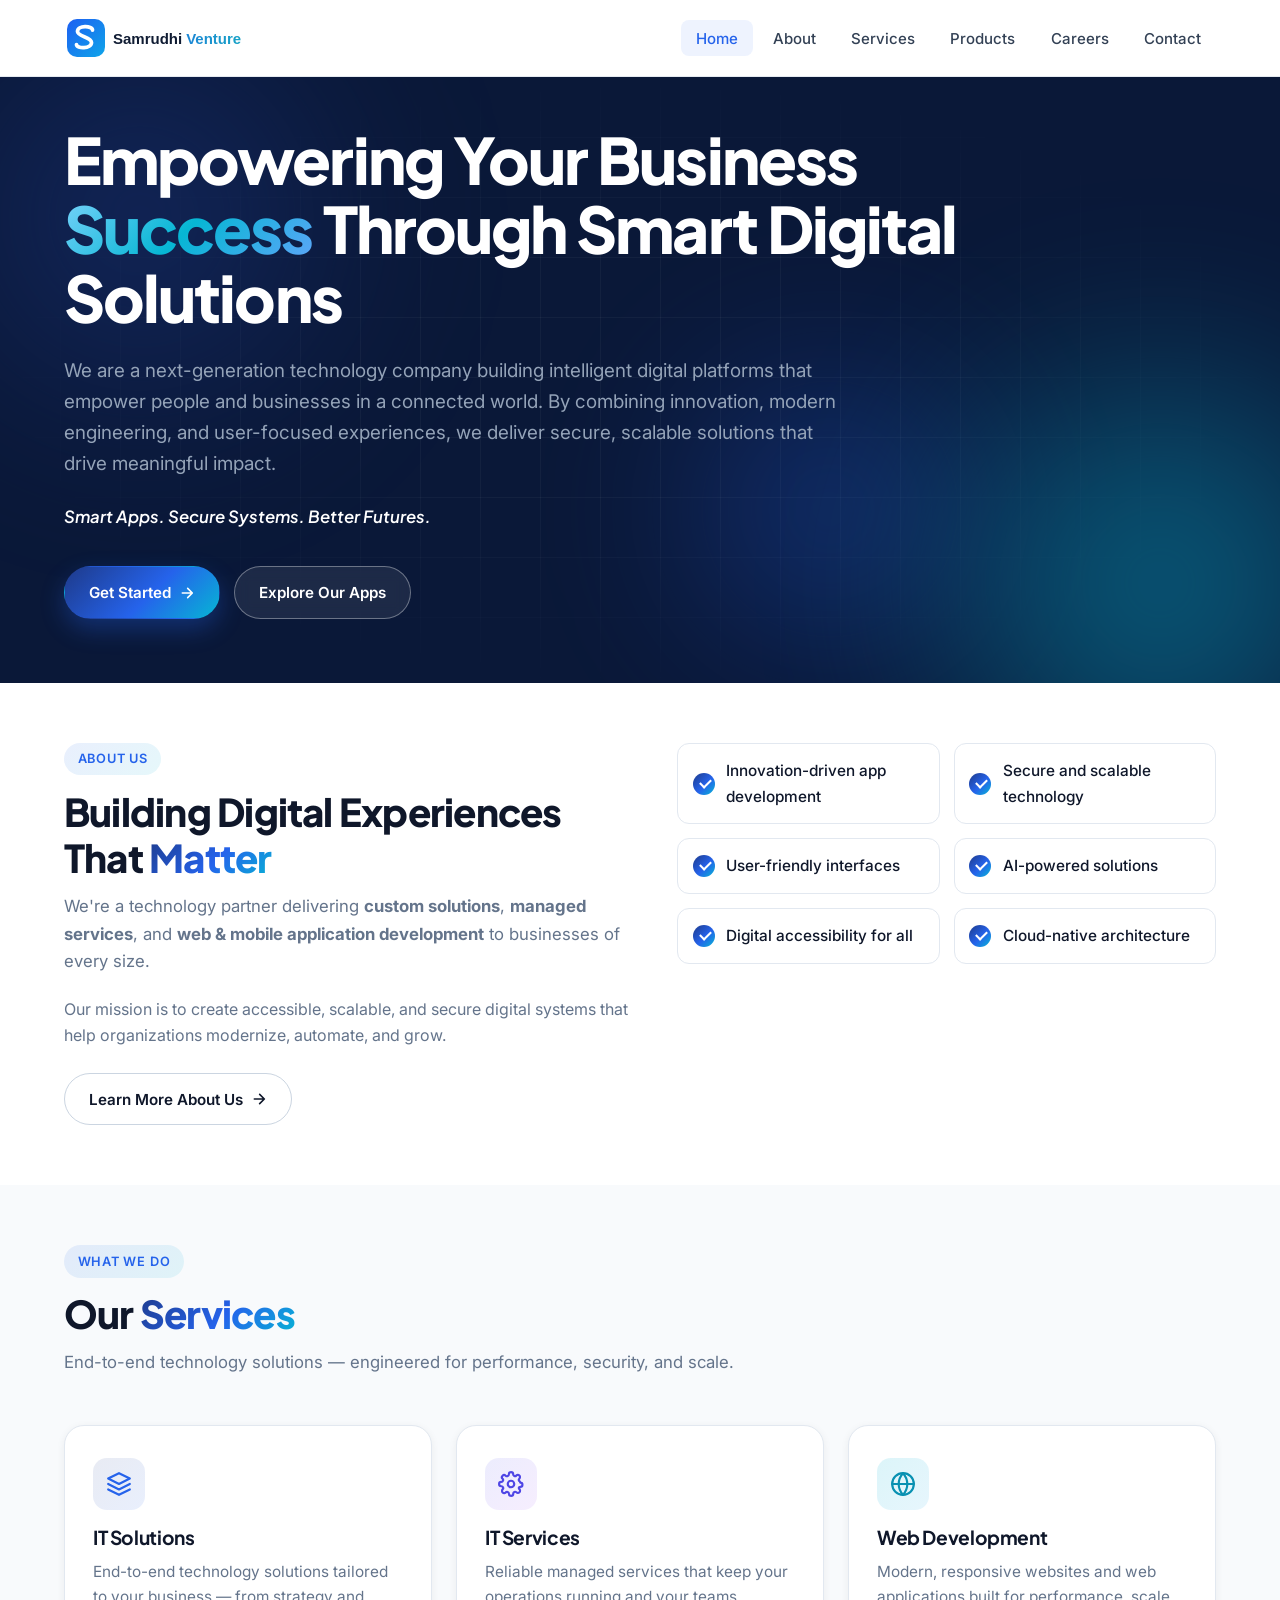
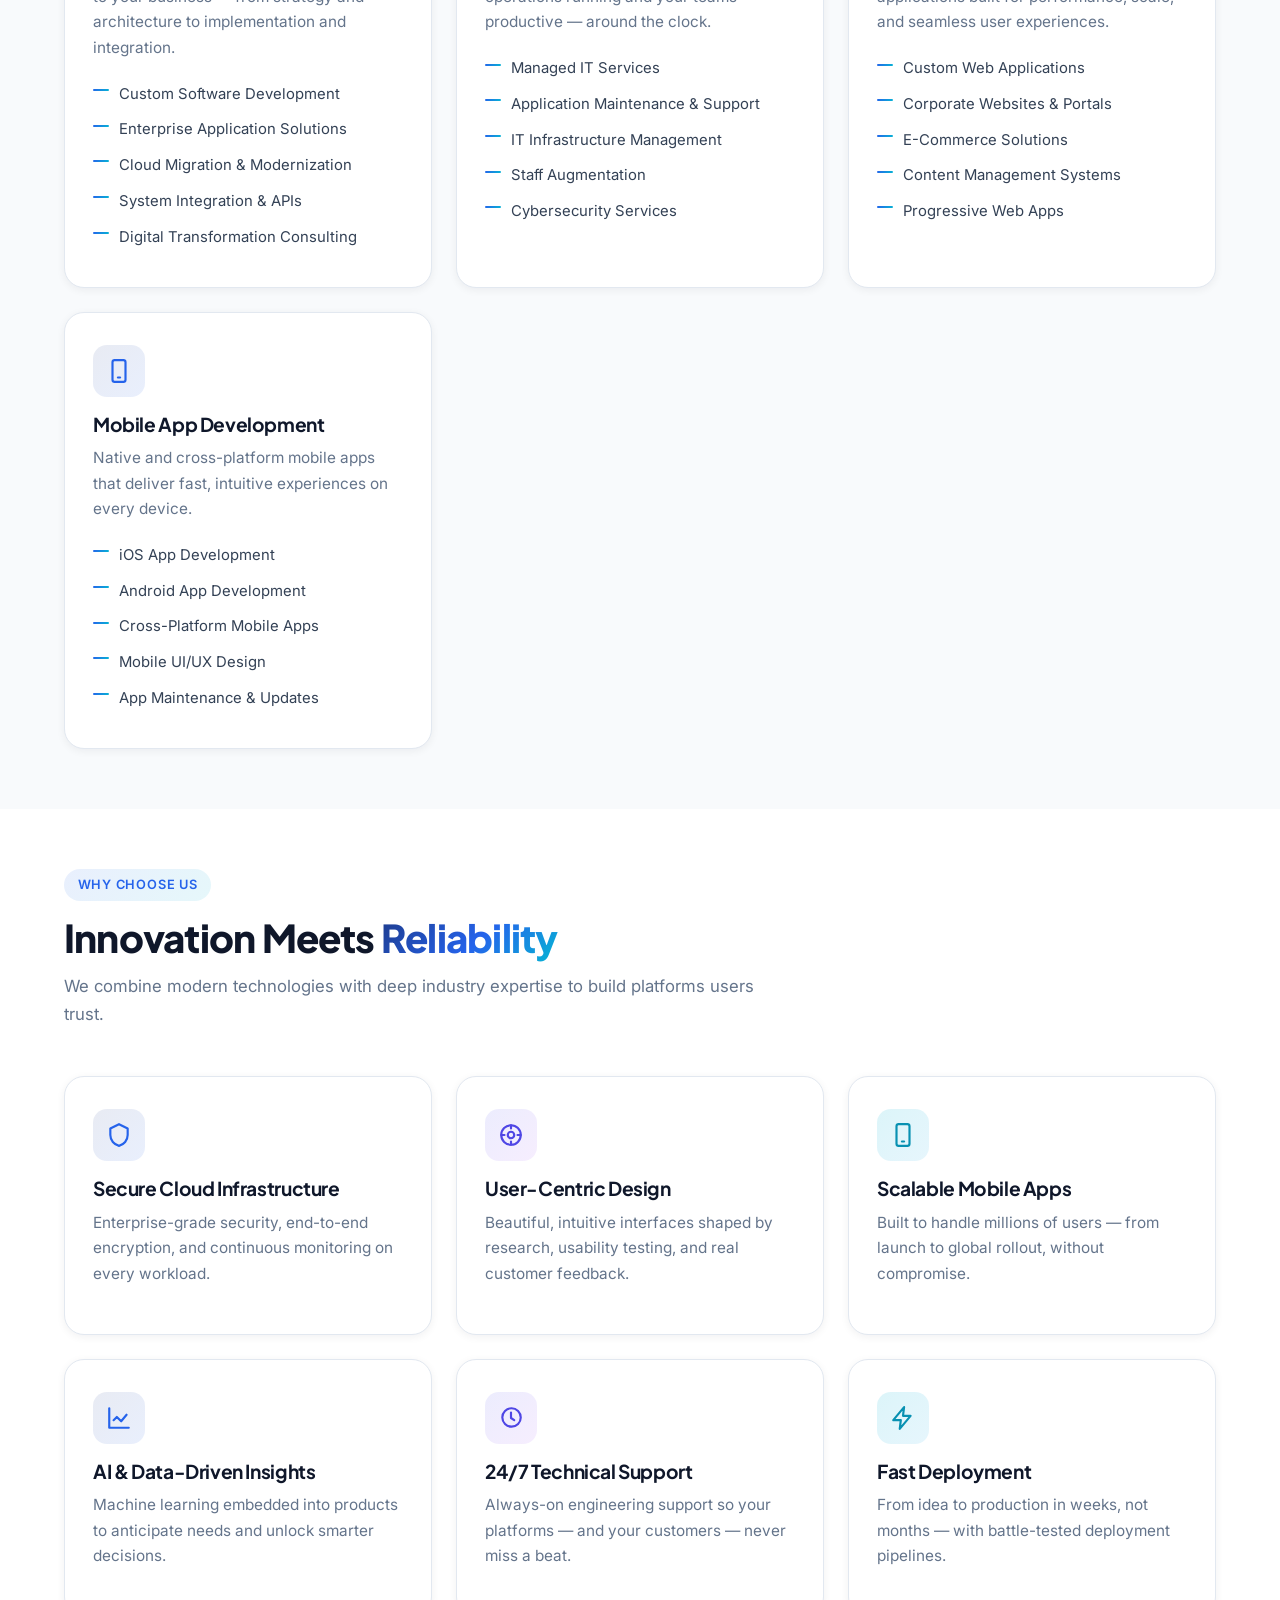
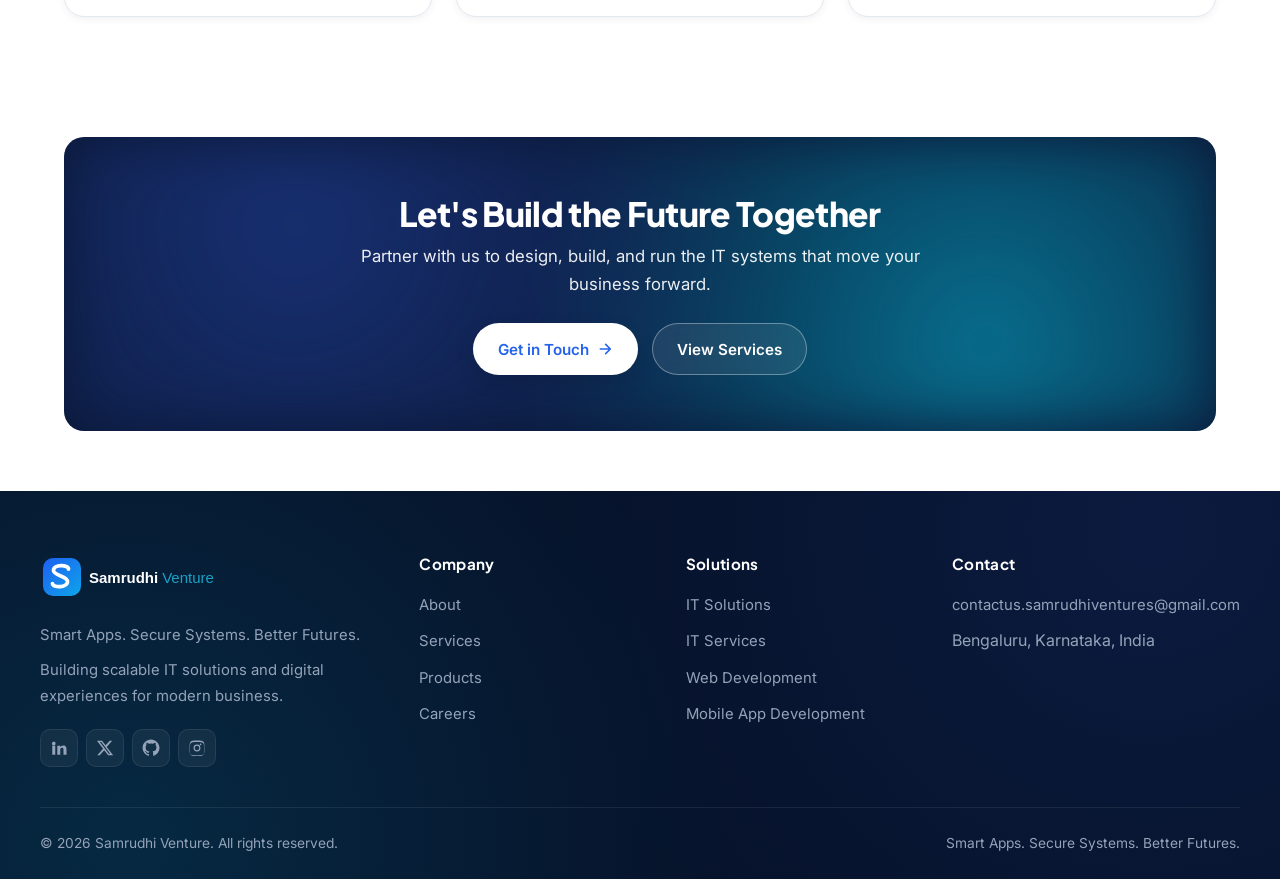
==== commit 225e59b2: "Update brand logo and add favicons from site update kit Co-Authored-By: Claude Sonnet 5.5 <noreply@a" ====
--- a/index.html
+++ b/index.html
@@ -8,19 +8,14 @@
   <link rel="preconnect" href="https://fonts.googleapis.com" />
   <link rel="preconnect" href="https://fonts.gstatic.com" crossorigin />
   <link rel="stylesheet" href="styles.css" />
+  <link rel="icon" href="assets/favicon.ico" sizes="any" />
+  <link rel="icon" type="image/svg+xml" href="assets/samrudhi-icon.svg" />
+  <link rel="apple-touch-icon" href="assets/apple-touch-icon.png" />
 </head>
 <body>
   <header class="site-header">
     <nav class="nav">
-      <a href="index.html" class="brand" aria-label="Samrudhi Venture home">
-        <span class="brand-mark" aria-hidden="true">
-          <svg viewBox="0 0 24 24" fill="none" stroke-width="2.4" stroke-linecap="round" stroke-linejoin="round">
-            <path d="M4 17l5-5 4 4 7-9" stroke="#ffffff"/>
-            <path d="M14 7h6v6" stroke="#7dd3fc"/>
-          </svg>
-        </span>
-        <span class="brand-name">Samrudhi <span>Venture</span></span>
-      </a>
+      <a href="index.html" class="brand" aria-label="Samrudhi Venture home"><img src="assets/samrudhi-logo-gradient-venture.svg" alt="Samrudhi Venture" height="44"></a>
       <button class="nav-toggle" aria-label="Toggle navigation" aria-expanded="false">
         <svg viewBox="0 0 24 24" fill="none" stroke="currentColor" stroke-width="2.2" stroke-linecap="round"><path d="M4 7h16M4 12h16M4 17h16"/></svg>
       </button>
@@ -224,15 +219,7 @@
   <footer class="site-footer">
     <div class="footer-grid">
       <div>
-        <a href="index.html" class="brand" aria-label="Samrudhi Venture home">
-          <span class="brand-mark" aria-hidden="true">
-            <svg viewBox="0 0 24 24" fill="none" stroke-width="2.4" stroke-linecap="round" stroke-linejoin="round">
-              <path d="M4 17l5-5 4 4 7-9" stroke="#ffffff"/>
-              <path d="M14 7h6v6" stroke="#7dd3fc"/>
-            </svg>
-          </span>
-          <span class="brand-name on-dark">Samrudhi <span>Venture</span></span>
-        </a>
+        <a href="index.html" class="brand" aria-label="Samrudhi Venture home"><img src="assets/samrudhi-logo-footer-dark.svg" alt="Samrudhi Venture" height="44"></a>
         <p style="margin-top:0.5rem;">Smart Apps. Secure Systems. Better Futures.</p>
         <p>Building scalable IT solutions and digital experiences for modern business.</p>
         <div class="socials" aria-label="Social links">
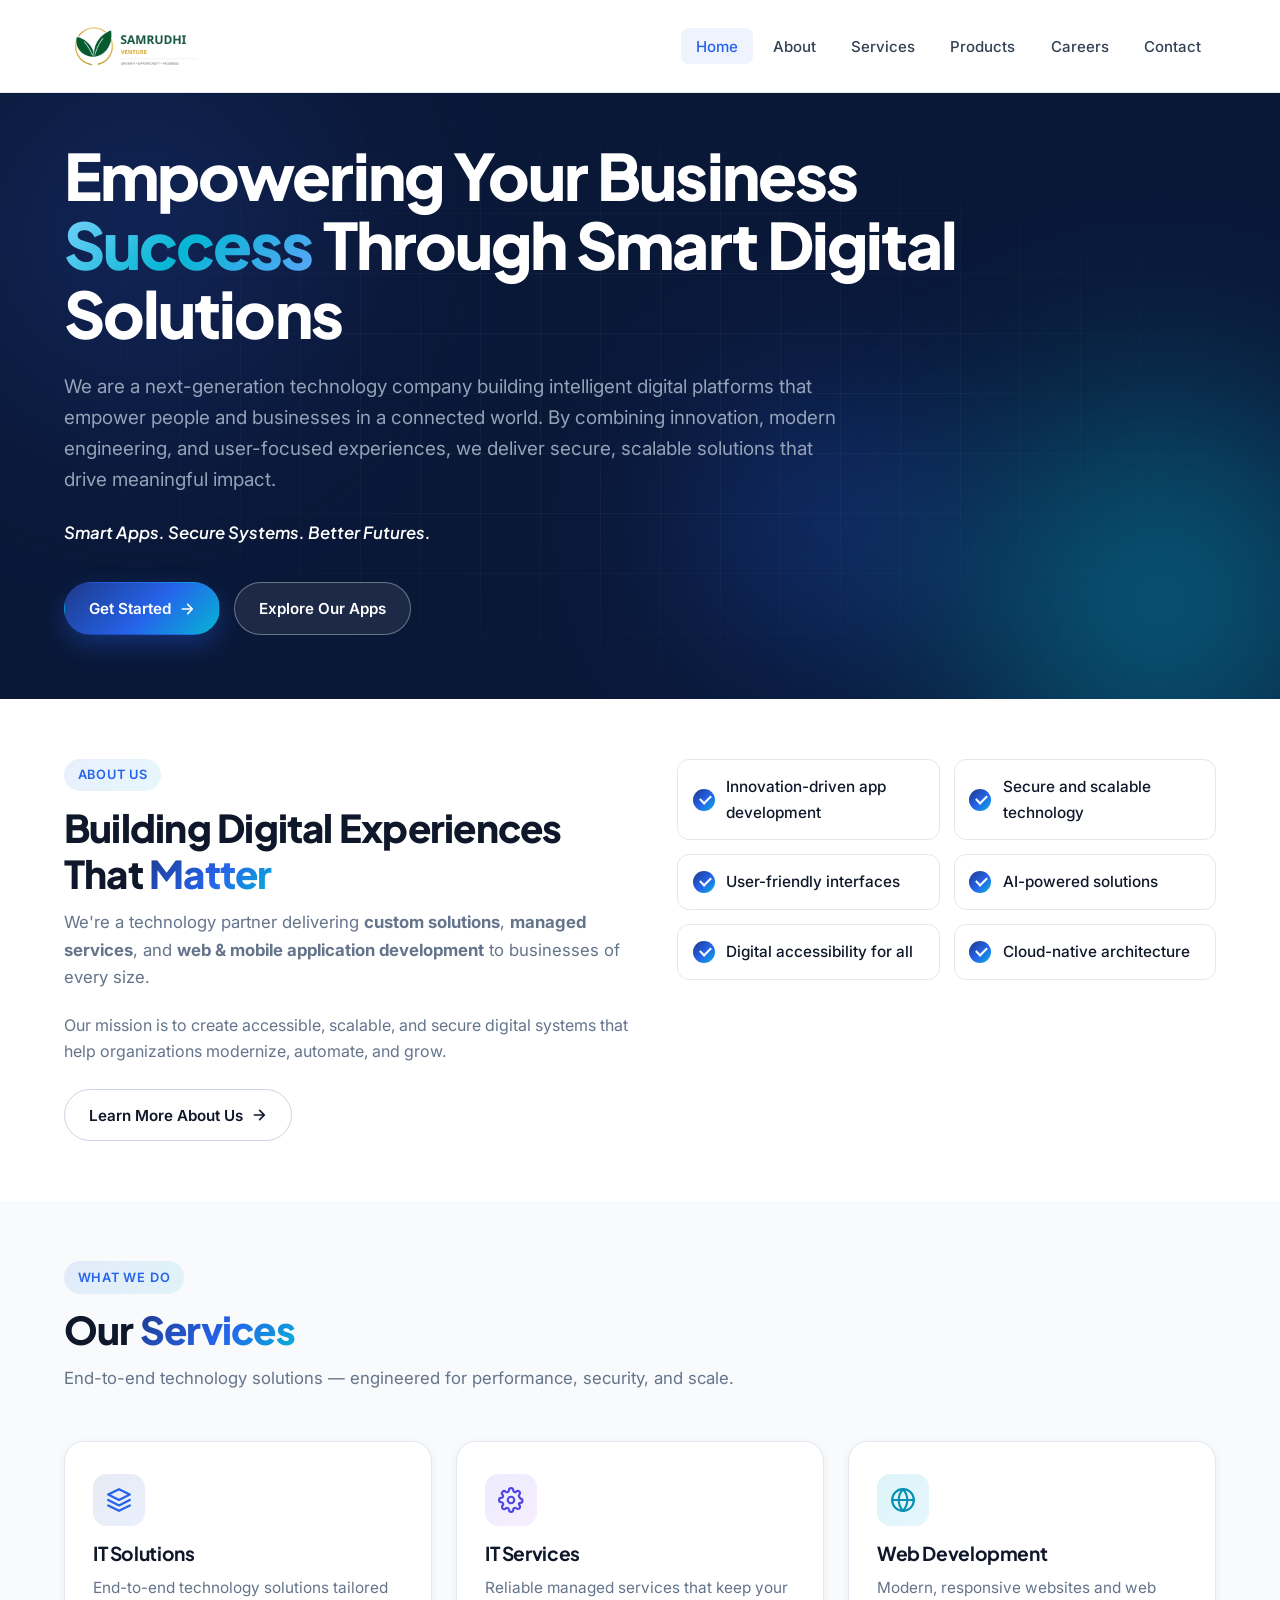
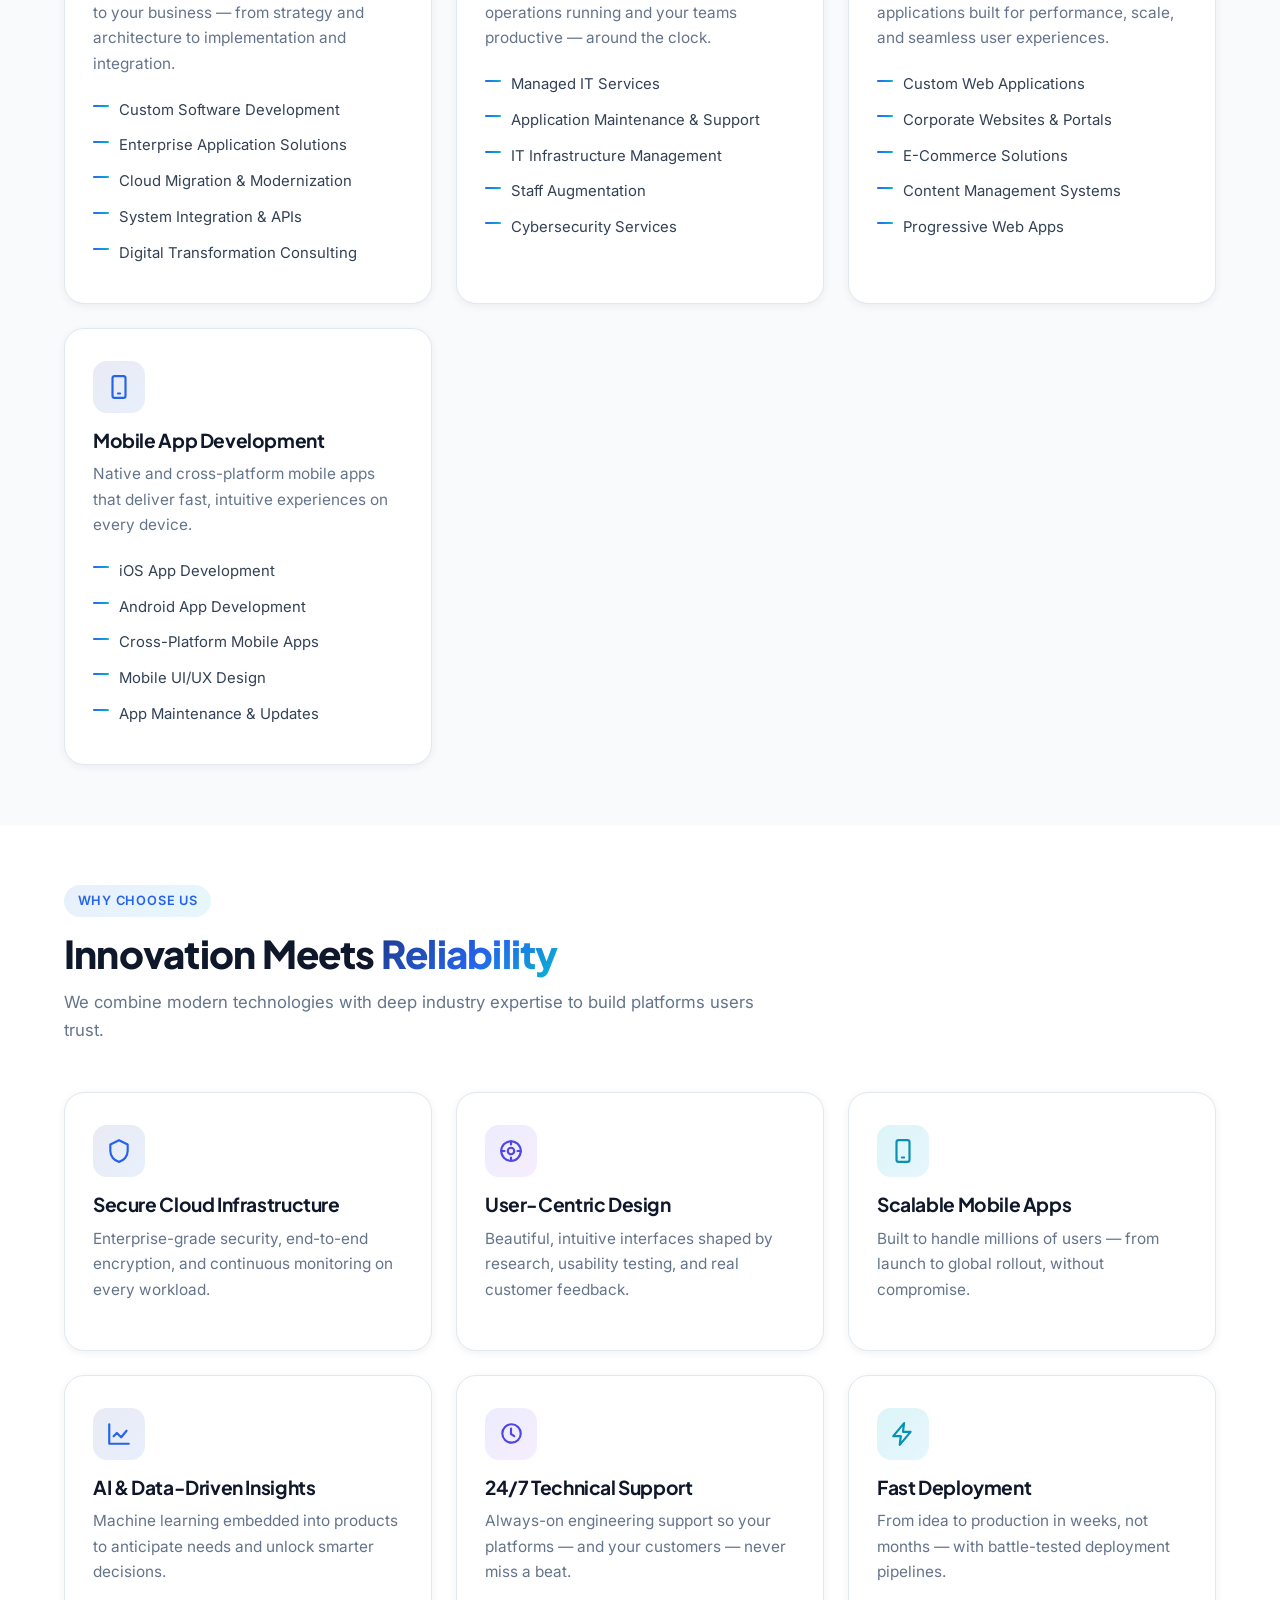
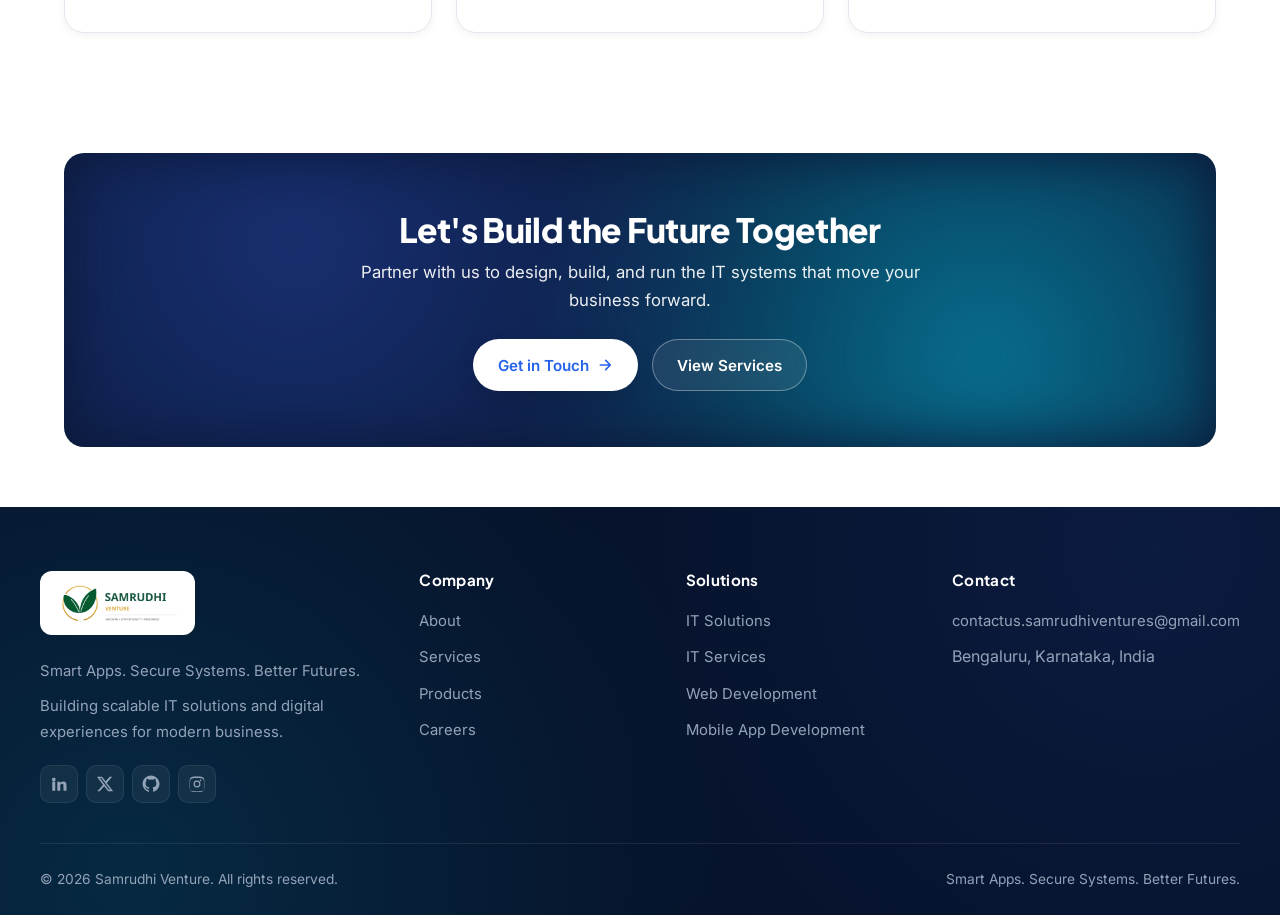
==== commit 9f4b583e: "Replace logo with sprout logo pack and update favicons Co-Authored-By: Claude Sonnet 5.5 <noreply@an" ====
--- a/index.html
+++ b/index.html
@@ -15,7 +15,7 @@
 <body>
   <header class="site-header">
     <nav class="nav">
-      <a href="index.html" class="brand" aria-label="Samrudhi Venture home"><img src="assets/samrudhi-logo-gradient-venture.svg" alt="Samrudhi Venture" height="44"></a>
+      <a href="index.html" class="brand" aria-label="Samrudhi Venture home"><img src="assets/samrudhi-venture-logo.png" alt="Samrudhi Venture" class="brand-logo" height="60"></a>
       <button class="nav-toggle" aria-label="Toggle navigation" aria-expanded="false">
         <svg viewBox="0 0 24 24" fill="none" stroke="currentColor" stroke-width="2.2" stroke-linecap="round"><path d="M4 7h16M4 12h16M4 17h16"/></svg>
       </button>
@@ -219,7 +219,7 @@
   <footer class="site-footer">
     <div class="footer-grid">
       <div>
-        <a href="index.html" class="brand" aria-label="Samrudhi Venture home"><img src="assets/samrudhi-logo-footer-dark.svg" alt="Samrudhi Venture" height="44"></a>
+        <a href="index.html" class="brand" aria-label="Samrudhi Venture home"><img src="assets/samrudhi-venture-logo.png" alt="Samrudhi Venture" class="brand-logo brand-logo-footer" height="64"></a>
         <p style="margin-top:0.5rem;">Smart Apps. Secure Systems. Better Futures.</p>
         <p>Building scalable IT solutions and digital experiences for modern business.</p>
         <div class="socials" aria-label="Social links">
--- a/styles.css
+++ b/styles.css
@@ -111,44 +111,8 @@
   letter-spacing: -0.02em;
 }
 .brand:hover { color: var(--text); }
-
-.brand-mark {
-  width: 44px; height: 44px;
-  border-radius: 10px;
-  background-color: #ffffff;
-  background-image: url('samrudhi_icon.jpeg');
-  background-repeat: no-repeat;
-  background-position: center;
-  /* 'contain' ensures the logo is sharp and fully visible */
-  background-size: contain;
-  display: flex; align-items: center; justify-content: center;
-  flex-shrink: 0;
-  box-shadow: 0 2px 8px rgba(0, 0, 0, 0.06);
-  border: 1px solid #f1f5f9;
-  position: relative;
-  overflow: hidden;
-}
-.brand-mark::after {
-  display: none;
-}
-.brand-mark svg { display: none; }
-
-.brand-name {
-  font-family: 'Plus Jakarta Sans', sans-serif;
-  font-weight: 800;
-  font-size: 1.2rem;
-  letter-spacing: -0.02em;
-  color: var(--text);
-  white-space: nowrap;
-  line-height: 1;
-}
-.brand-name span {
-  font-weight: 500;
-  color: var(--muted);
-  margin-left: 0.15rem;
-}
-.brand-name.on-dark { color: #fff; }
-.brand-name.on-dark span { color: var(--accent-soft); }
+.brand-logo { display: block; width: auto; }
+.brand-logo-footer { background: #fff; border-radius: 12px; padding: 0.25rem 0.75rem; }
 
 .nav-links { list-style: none; display: flex; gap: 0.3rem; align-items: center; }
 .nav-links a {
